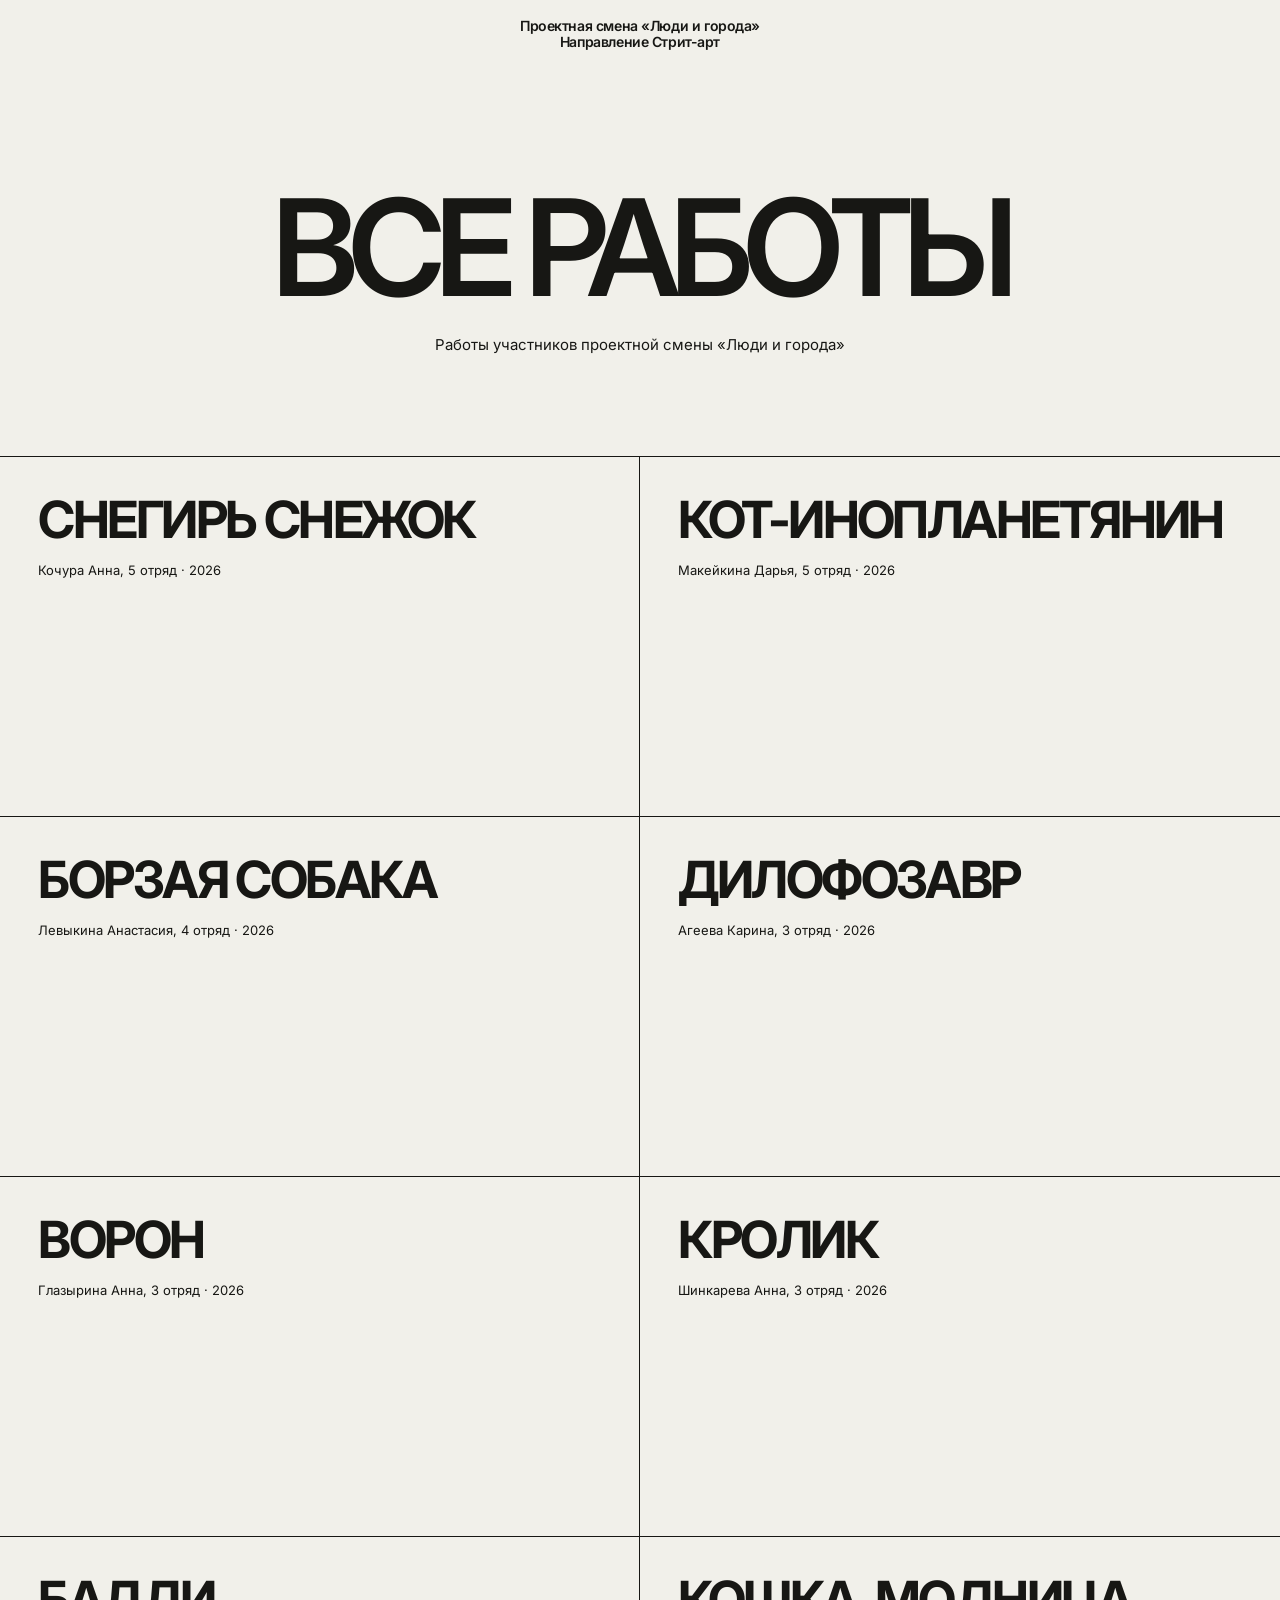
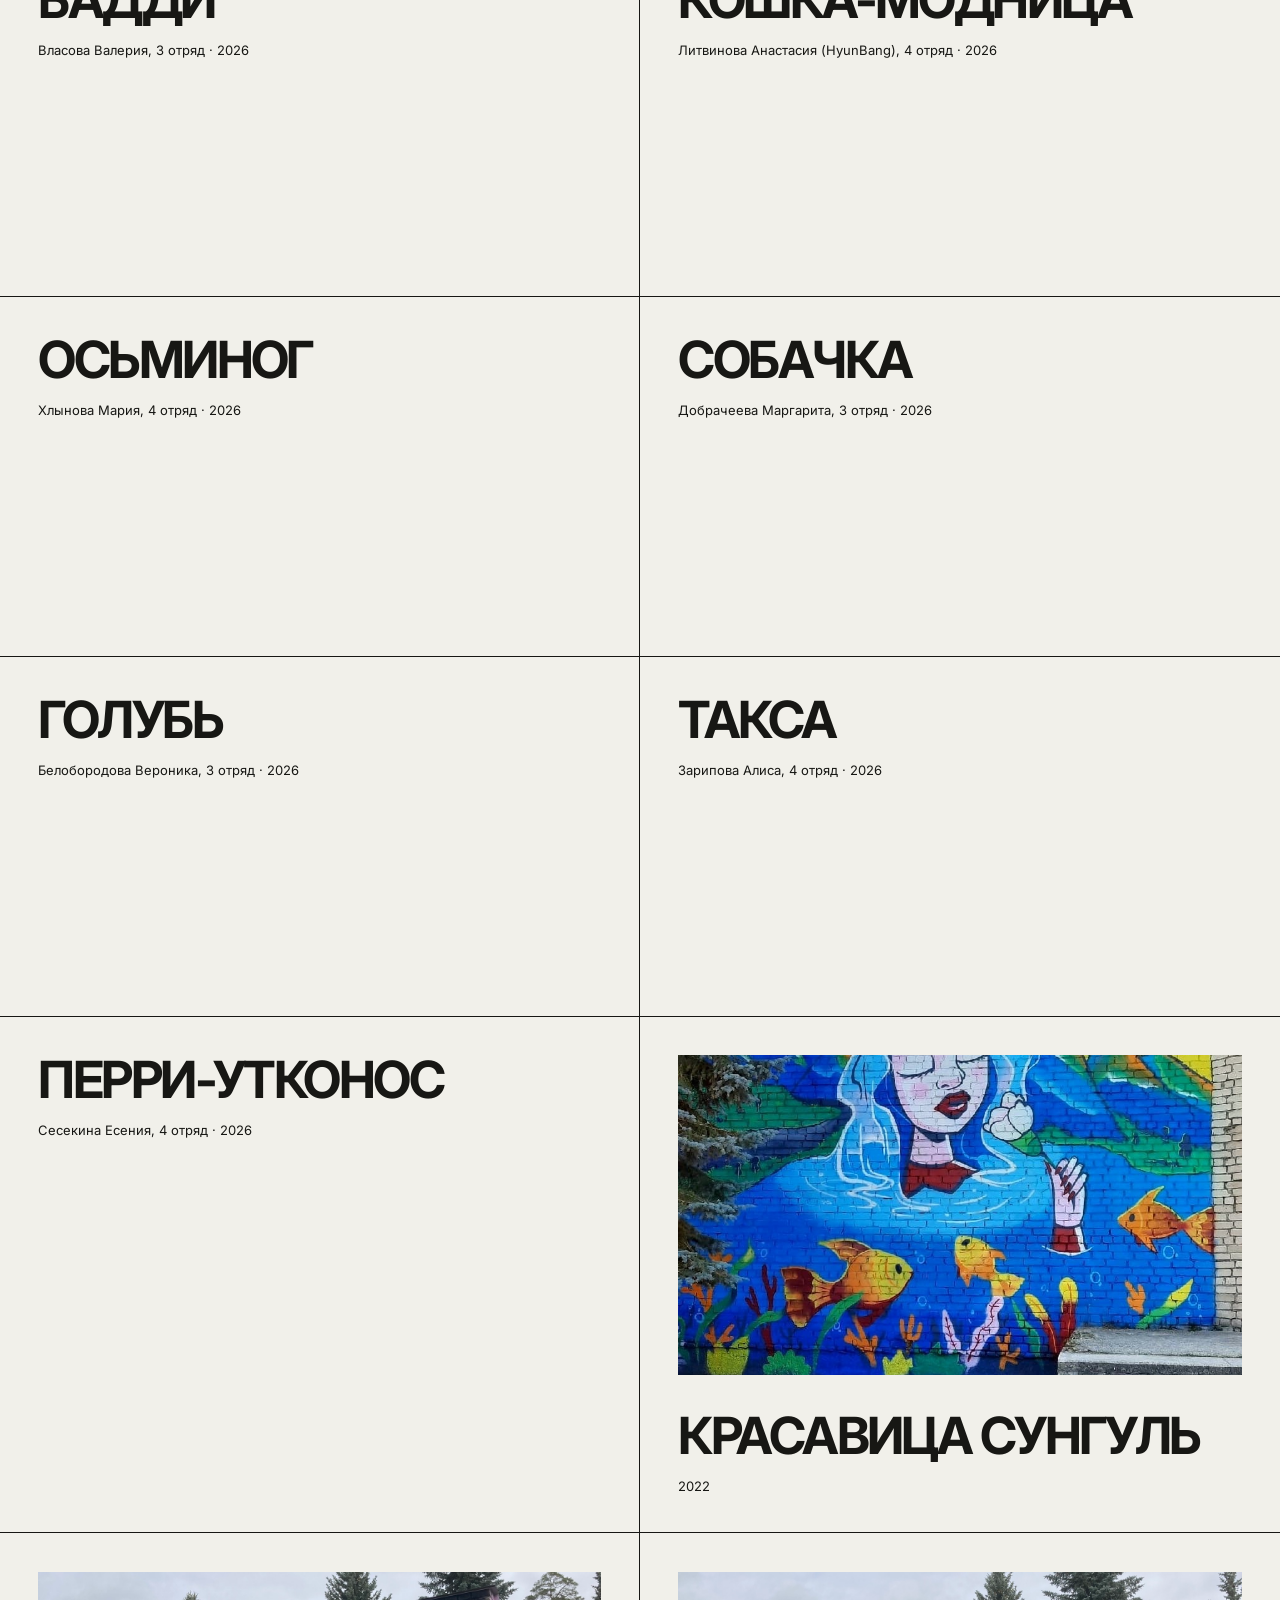
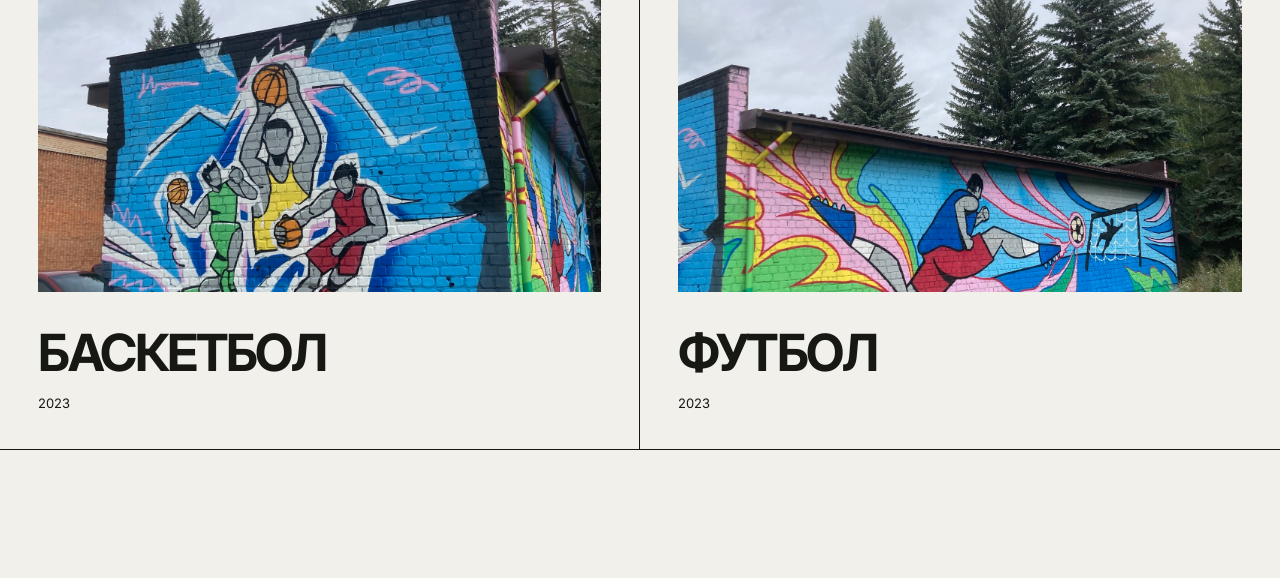
==== index.html @ 44264568 "Add files via upload" ====
<!doctype html><html lang="ru"><head><meta charset="utf-8"><meta name="viewport" content="width=device-width,initial-scale=1"><meta name="description" content="Все работы — проектная смена Люди и города"><title>Все работы — Люди и города</title><link rel="preconnect" href="https://fonts.googleapis.com"><link rel="preconnect" href="https://fonts.gstatic.com" crossorigin><link href="https://fonts.googleapis.com/css2?family=Inter:wght@400;500;600;700&display=swap" rel="stylesheet"><link rel="stylesheet" href="styles.css"></head><body><header class="site-header"><a class="brand" href="index.html">Проектная смена «Люди и города»<br>Направление Стрит-арт</a></header><main><section class="catalog-hero"><h1>Все работы</h1><p>Работы участников проектной смены «Люди и города»</p></section><section class="catalog-grid"><a class="catalog-card" href="works/snegir-kot/"><div><h2>Снегирь Снежок</h2><p>Кочура Анна, 5 отряд · 2026</p></div></a><a class="catalog-card" href="works/snegir-kot/"><div><h2>Кот-инопланетянин</h2><p>Макейкина Дарья, 5 отряд · 2026</p></div></a><a class="catalog-card" href="works/sobaka-dinozavr-voron/"><div><h2>Борзая собака</h2><p>Левыкина Анастасия, 4 отряд · 2026</p></div></a><a class="catalog-card" href="works/sobaka-dinozavr-voron/"><div><h2>Дилофозавр</h2><p>Агеева Карина, 3 отряд · 2026</p></div></a><a class="catalog-card" href="works/sobaka-dinozavr-voron/"><div><h2>Ворон</h2><p>Глазырина Анна, 3 отряд · 2026</p></div></a><a class="catalog-card" href="works/krolik/"><div><h2>Кролик</h2><p>Шинкарева Анна, 3 отряд · 2026</p></div></a><a class="catalog-card" href="works/zhivotnye/"><div><h2>Бадди</h2><p>Власова Валерия, 3 отряд · 2026</p></div></a><a class="catalog-card" href="works/zhivotnye/"><div><h2>Кошка-модница</h2><p>Литвинова Анастасия (HyunBang), 4 отряд · 2026</p></div></a><a class="catalog-card" href="works/zhivotnye/"><div><h2>Осьминог</h2><p>Хлынова Мария, 4 отряд · 2026</p></div></a><a class="catalog-card" href="works/zhivotnye/"><div><h2>Собачка</h2><p>Добрачеева Маргарита, 3 отряд · 2026</p></div></a><a class="catalog-card" href="works/zhivotnye/"><div><h2>Голубь</h2><p>Белобородова Вероника, 3 отряд · 2026</p></div></a><a class="catalog-card" href="works/zhivotnye/"><div><h2>Такса</h2><p>Зарипова Алиса, 4 отряд · 2026</p></div></a><a class="catalog-card" href="works/perri-utkonos/"><div><h2>Перри-утконос</h2><p>Сесекина Есения, 4 отряд · 2026</p></div></a><a class="catalog-card" href="works/krasavitsa-sungul/"><img src="images/2022/main.jpg" alt="" loading="lazy"><div><h2>Красавица Сунгуль</h2><p>2022</p></div></a><a class="catalog-card" href="works/basketbol/"><img src="images/2023-01/main.jpg" alt="" loading="lazy"><div><h2>Баскетбол</h2><p>2023</p></div></a><a class="catalog-card" href="works/futbol/"><img src="images/2023-02/main.jpg" alt="" loading="lazy"><div><h2>Футбол</h2><p>2023</p></div></a></section></main></body></html>
---- styles.css ----
:root{--bg:#f1f0ea;--ink:#171714;--line:#171714;--pad:clamp(18px,3vw,46px)}
*{box-sizing:border-box}
html{scroll-behavior:smooth}
body{margin:0;background:var(--bg);color:var(--ink);font-family:Inter,Arial,sans-serif}
a{color:inherit;text-decoration:none}
figure,p{margin:0}
.site-header{min-height:86px;padding:18px var(--pad);display:flex;justify-content:center;text-align:center}
.brand{font-weight:600;font-size:14px;line-height:1.12;letter-spacing:-.03em}
.hero{padding:clamp(22px,4vw,58px) var(--pad) clamp(30px,5vw,72px);display:flex;justify-content:center;text-align:center}
.hero h1,.catalog-hero h1{max-width:13ch;margin:0 auto;font-size:clamp(54px,10.5vw,158px);line-height:.88;letter-spacing:-.075em;font-weight:600;text-transform:uppercase;overflow-wrap:anywhere}
.main-image{width:min(62vw,980px);margin:0 auto}
.main-image img,.process-gallery img{display:block;width:100%;height:auto}
.credits{padding:clamp(22px,3.5vw,54px) var(--pad);display:flex;justify-content:center;border-bottom:1px solid var(--line);font-size:15px;text-align:center}
.description{padding:clamp(70px,10vw,150px) var(--pad);text-align:center}
.description p{font-size:clamp(22px,3vw,46px);line-height:1.14;letter-spacing:-.035em;max-width:1000px;margin:auto}
.description p+p{margin-top:1.2em}
.process-gallery{width:min(1180px,calc(100% - 2*var(--pad)));margin:0 auto;padding:0 0 clamp(80px,10vw,150px);display:grid;grid-template-columns:repeat(12,1fr);gap:clamp(28px,5vw,76px) clamp(16px,2vw,30px)}
.process-gallery figure:nth-child(1){grid-column:2/8}
.process-gallery figure:nth-child(2){grid-column:8/13;margin-top:clamp(40px,8vw,120px)}
.process-gallery figure:nth-child(3){grid-column:3/11}
.next{display:flex;border-top:1px solid var(--ink);border-bottom:1px solid var(--ink)}
.next a{width:50%;padding:40px var(--pad);display:flex;align-items:center;justify-content:center;text-align:center;text-transform:uppercase;font-size:13px}
.next a+a{border-left:1px solid var(--ink)}
.text-works{width:100%;margin:auto;padding:clamp(50px,8vw,120px) 0}
.text-work{padding:clamp(60px,9vw,135px) var(--pad);text-align:center}
.text-work:first-child{padding-top:0}
.text-work+.text-work{border-top:1px solid var(--line)}
.text-work h2{max-width:13ch;margin:0 auto;font-size:clamp(48px,8vw,118px);line-height:.9;letter-spacing:-.07em;font-weight:600;text-transform:uppercase;overflow-wrap:anywhere}
.work-byline{margin-top:clamp(24px,3vw,44px);font-size:15px;font-weight:500}
.work-copy{margin:clamp(52px,7vw,100px) auto 0;max-width:900px}
.work-copy p{font-size:clamp(21px,2.7vw,40px);line-height:1.16;letter-spacing:-.03em}
.work-copy p+p{margin-top:1.2em}
.catalog-hero{padding:clamp(50px,8vw,120px) var(--pad);text-align:center}
.catalog-hero p{margin-top:28px;font-size:15px}
.catalog-grid{padding:0 0 clamp(80px,10vw,150px);display:grid;grid-template-columns:repeat(2,minmax(0,1fr));border-top:1px solid var(--ink)}
.catalog-card{padding:var(--pad);min-height:360px;border-bottom:1px solid var(--ink);display:flex;flex-direction:column;justify-content:space-between;gap:36px}
.catalog-card:nth-child(odd){border-right:1px solid var(--ink)}
.catalog-card img{width:100%;height:320px;object-fit:cover}
.catalog-card h2{margin:0;font-size:clamp(28px,4vw,58px);line-height:.95;letter-spacing:-.05em;text-transform:uppercase}
.catalog-card p{margin-top:18px;font-size:13px}
@media(max-width:700px){.site-header{min-height:72px}
.hero{padding-top:26px;padding-bottom:32px}
.hero h1,.catalog-hero h1{font-size:clamp(48px,16vw,78px);line-height:.9}
.main-image{width:calc(100% - 2*var(--pad))}
.credits{padding:28px var(--pad)}
.description{padding:75px var(--pad)}
.description p{font-size:23px;line-height:1.18}
.process-gallery{grid-template-columns:1fr;width:calc(100% - 2*var(--pad));gap:28px;padding-bottom:75px}
.process-gallery figure:nth-child(n){grid-column:1;margin-top:0}
.next a{padding:25px 18px;font-size:10px}
.text-works{padding-top:50px;padding-bottom:70px}
.text-work{padding:72px var(--pad)}
.text-work h2{font-size:clamp(44px,14vw,68px)}
.work-copy{margin-top:48px}
.work-copy p{font-size:22px;line-height:1.2}
.catalog-grid{grid-template-columns:1fr;padding-left:0;padding-right:0}
.catalog-card{min-height:260px}
.catalog-card:nth-child(odd){border-right:0}
.catalog-card img{height:auto;max-height:520px;object-fit:cover}
}
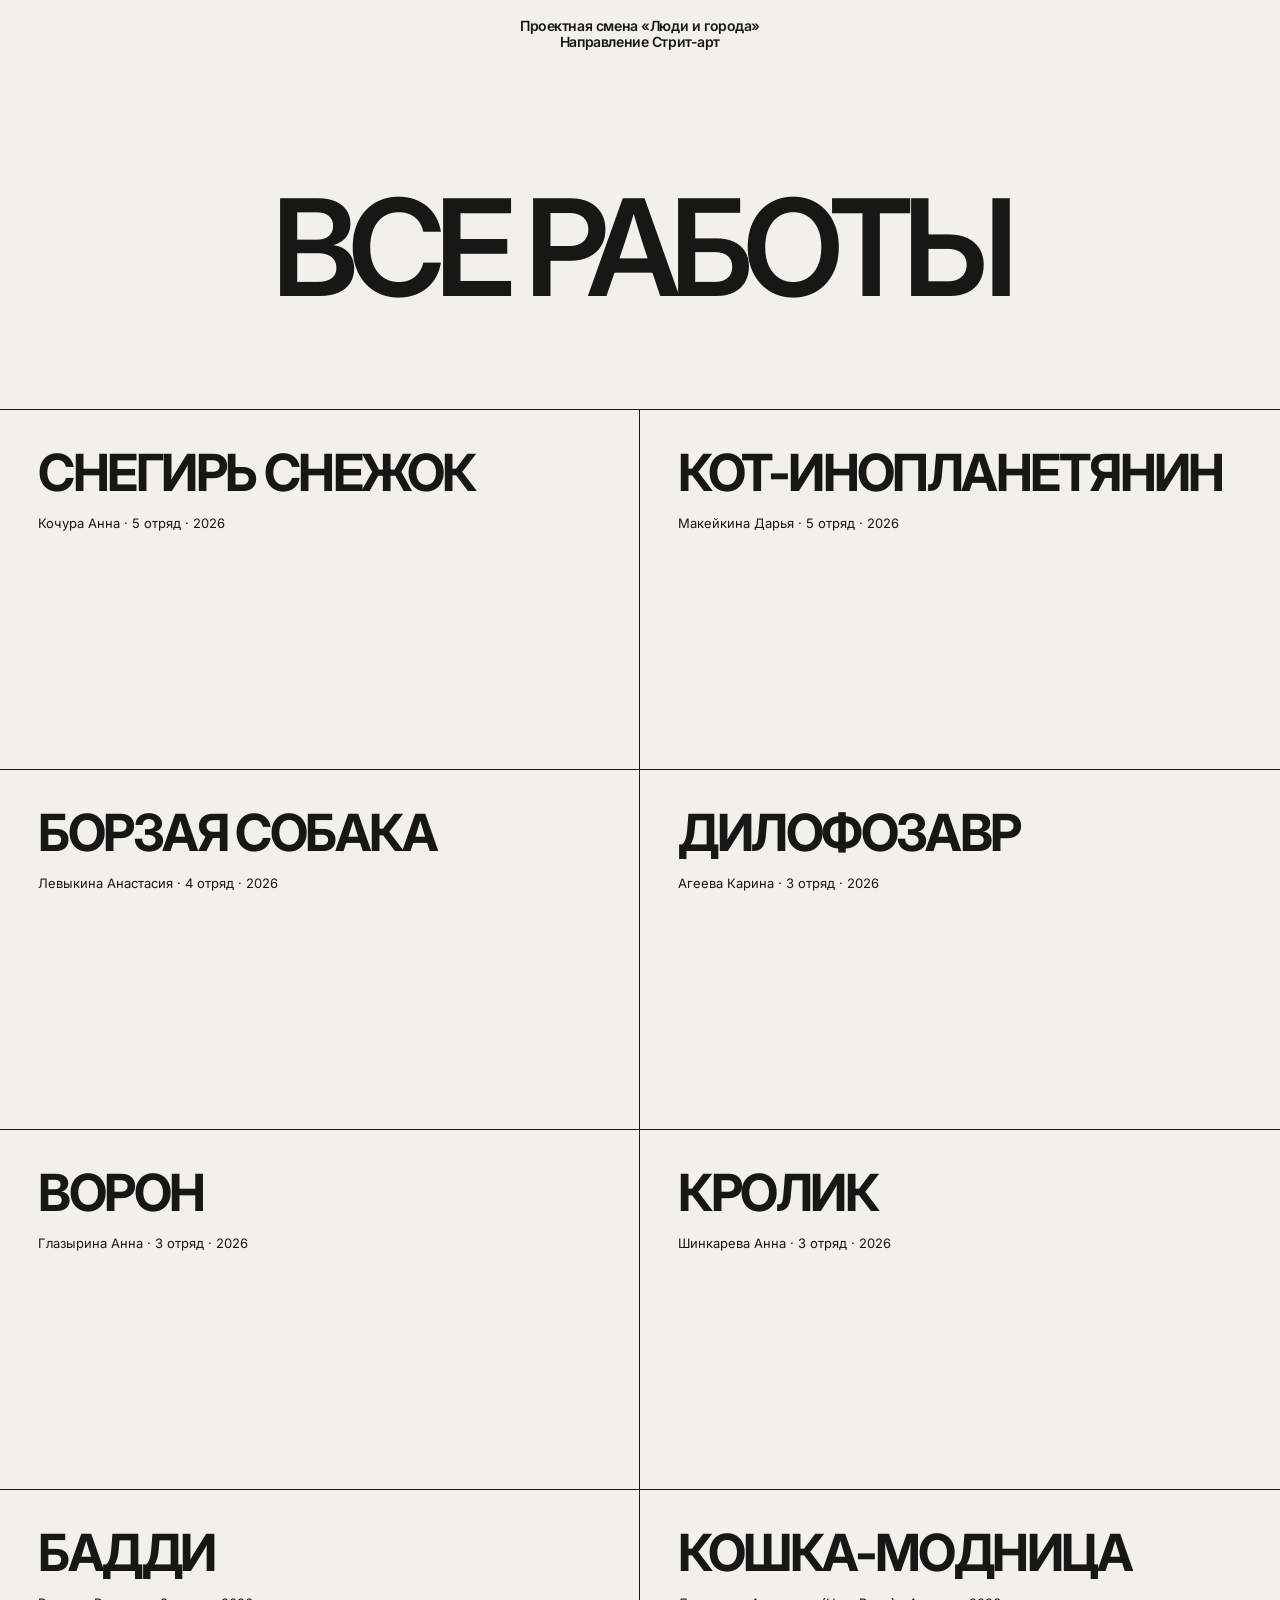
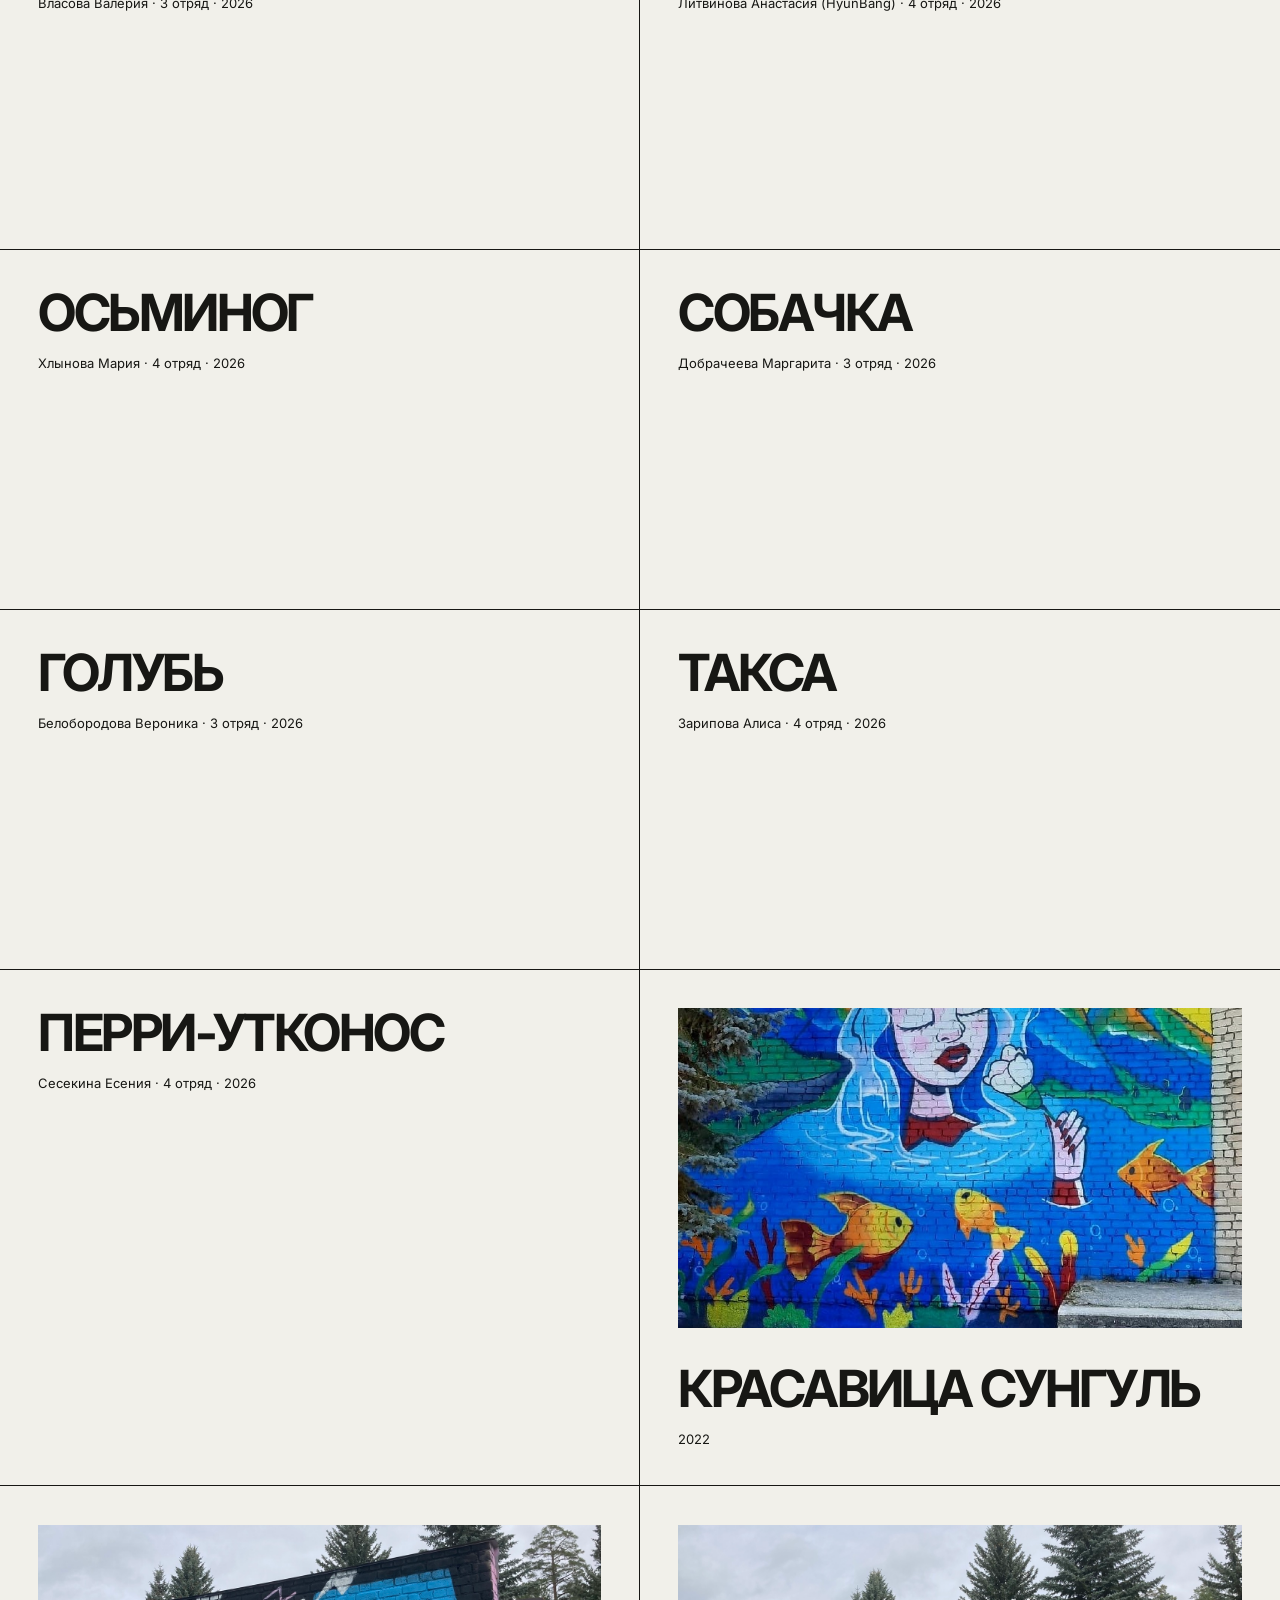
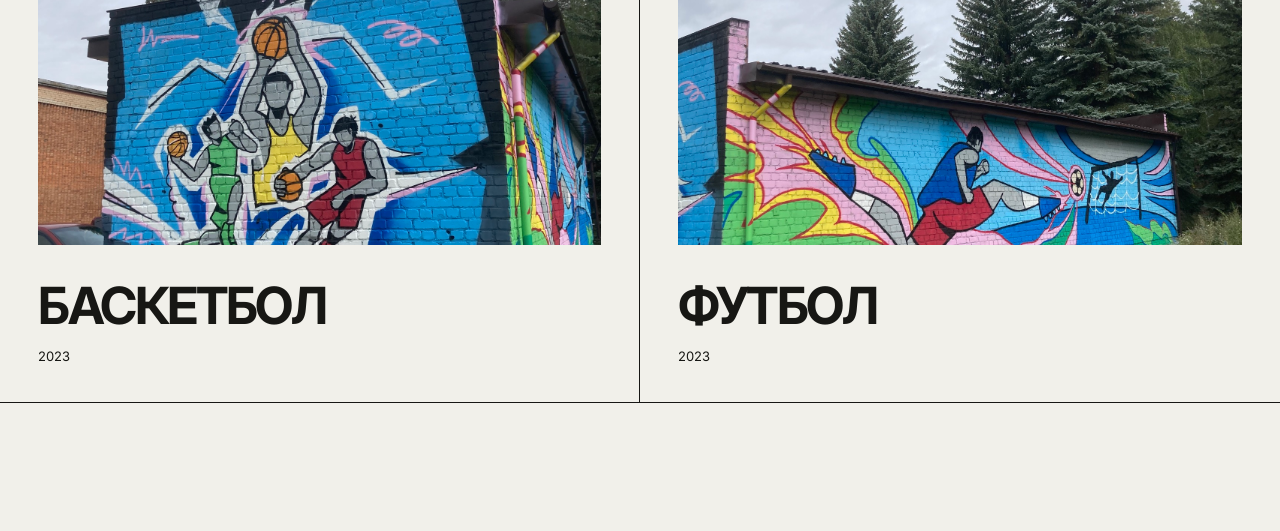
==== commit eb9bb428: "Add files via upload" ====
--- a/index.html
+++ b/index.html
@@ -1 +1 @@
-<!doctype html><html lang="ru"><head><meta charset="utf-8"><meta name="viewport" content="width=device-width,initial-scale=1"><meta name="description" content="Все работы — проектная смена Люди и города"><title>Все работы — Люди и города</title><link rel="preconnect" href="https://fonts.googleapis.com"><link rel="preconnect" href="https://fonts.gstatic.com" crossorigin><link href="https://fonts.googleapis.com/css2?family=Inter:wght@400;500;600;700&display=swap" rel="stylesheet"><link rel="stylesheet" href="styles.css"></head><body><header class="site-header"><a class="brand" href="index.html">Проектная смена «Люди и города»<br>Направление Стрит-арт</a></header><main><section class="catalog-hero"><h1>Все работы</h1><p>Работы участников проектной смены «Люди и города»</p></section><section class="catalog-grid"><a class="catalog-card" href="works/snegir-kot/"><div><h2>Снегирь Снежок</h2><p>Кочура Анна, 5 отряд · 2026</p></div></a><a class="catalog-card" href="works/snegir-kot/"><div><h2>Кот-инопланетянин</h2><p>Макейкина Дарья, 5 отряд · 2026</p></div></a><a class="catalog-card" href="works/sobaka-dinozavr-voron/"><div><h2>Борзая собака</h2><p>Левыкина Анастасия, 4 отряд · 2026</p></div></a><a class="catalog-card" href="works/sobaka-dinozavr-voron/"><div><h2>Дилофозавр</h2><p>Агеева Карина, 3 отряд · 2026</p></div></a><a class="catalog-card" href="works/sobaka-dinozavr-voron/"><div><h2>Ворон</h2><p>Глазырина Анна, 3 отряд · 2026</p></div></a><a class="catalog-card" href="works/krolik/"><div><h2>Кролик</h2><p>Шинкарева Анна, 3 отряд · 2026</p></div></a><a class="catalog-card" href="works/zhivotnye/"><div><h2>Бадди</h2><p>Власова Валерия, 3 отряд · 2026</p></div></a><a class="catalog-card" href="works/zhivotnye/"><div><h2>Кошка-модница</h2><p>Литвинова Анастасия (HyunBang), 4 отряд · 2026</p></div></a><a class="catalog-card" href="works/zhivotnye/"><div><h2>Осьминог</h2><p>Хлынова Мария, 4 отряд · 2026</p></div></a><a class="catalog-card" href="works/zhivotnye/"><div><h2>Собачка</h2><p>Добрачеева Маргарита, 3 отряд · 2026</p></div></a><a class="catalog-card" href="works/zhivotnye/"><div><h2>Голубь</h2><p>Белобородова Вероника, 3 отряд · 2026</p></div></a><a class="catalog-card" href="works/zhivotnye/"><div><h2>Такса</h2><p>Зарипова Алиса, 4 отряд · 2026</p></div></a><a class="catalog-card" href="works/perri-utkonos/"><div><h2>Перри-утконос</h2><p>Сесекина Есения, 4 отряд · 2026</p></div></a><a class="catalog-card" href="works/krasavitsa-sungul/"><img src="images/2022/main.jpg" alt="" loading="lazy"><div><h2>Красавица Сунгуль</h2><p>2022</p></div></a><a class="catalog-card" href="works/basketbol/"><img src="images/2023-01/main.jpg" alt="" loading="lazy"><div><h2>Баскетбол</h2><p>2023</p></div></a><a class="catalog-card" href="works/futbol/"><img src="images/2023-02/main.jpg" alt="" loading="lazy"><div><h2>Футбол</h2><p>2023</p></div></a></section></main></body></html>+<!doctype html><html lang="ru"><head><meta charset="utf-8"><meta name="viewport" content="width=device-width,initial-scale=1"><meta name="description" content="Все работы — проектная смена Люди и города"><title>Все работы — Люди и города</title><link rel="preconnect" href="https://fonts.googleapis.com"><link rel="preconnect" href="https://fonts.gstatic.com" crossorigin><link href="https://fonts.googleapis.com/css2?family=Inter:wght@400;500;600;700&display=swap" rel="stylesheet"><link rel="stylesheet" href="styles.css"></head><body><header class="site-header"><a class="brand" href="index.html">Проектная смена «Люди и города»<br>Направление Стрит-арт</a></header><main><section class="catalog-hero"><h1>Все работы</h1></section><section class="catalog-grid"><a class="catalog-card" href="works/snegir-kot/"><div><h2>Снегирь Снежок</h2><p>Кочура Анна · 5 отряд · 2026</p></div></a><a class="catalog-card" href="works/snegir-kot/"><div><h2>Кот-инопланетянин</h2><p>Макейкина Дарья · 5 отряд · 2026</p></div></a><a class="catalog-card" href="works/sobaka-dinozavr-voron/"><div><h2>Борзая собака</h2><p>Левыкина Анастасия · 4 отряд · 2026</p></div></a><a class="catalog-card" href="works/sobaka-dinozavr-voron/"><div><h2>Дилофозавр</h2><p>Агеева Карина · 3 отряд · 2026</p></div></a><a class="catalog-card" href="works/sobaka-dinozavr-voron/"><div><h2>Ворон</h2><p>Глазырина Анна · 3 отряд · 2026</p></div></a><a class="catalog-card" href="works/krolik/"><div><h2>Кролик</h2><p>Шинкарева Анна · 3 отряд · 2026</p></div></a><a class="catalog-card" href="works/zhivotnye/"><div><h2>Бадди</h2><p>Власова Валерия · 3 отряд · 2026</p></div></a><a class="catalog-card" href="works/zhivotnye/"><div><h2>Кошка-модница</h2><p>Литвинова Анастасия (HyunBang) · 4 отряд · 2026</p></div></a><a class="catalog-card" href="works/zhivotnye/"><div><h2>Осьминог</h2><p>Хлынова Мария · 4 отряд · 2026</p></div></a><a class="catalog-card" href="works/zhivotnye/"><div><h2>Собачка</h2><p>Добрачеева Маргарита · 3 отряд · 2026</p></div></a><a class="catalog-card" href="works/zhivotnye/"><div><h2>Голубь</h2><p>Белобородова Вероника · 3 отряд · 2026</p></div></a><a class="catalog-card" href="works/zhivotnye/"><div><h2>Такса</h2><p>Зарипова Алиса · 4 отряд · 2026</p></div></a><a class="catalog-card" href="works/perri-utkonos/"><div><h2>Перри-утконос</h2><p>Сесекина Есения · 4 отряд · 2026</p></div></a><a class="catalog-card" href="works/krasavitsa-sungul/"><img src="images/2022/main.jpg" alt="" loading="lazy"><div><h2>Красавица Сунгуль</h2><p>2022</p></div></a><a class="catalog-card" href="works/basketbol/"><img src="images/2023-01/main.jpg" alt="" loading="lazy"><div><h2>Баскетбол</h2><p>2023</p></div></a><a class="catalog-card" href="works/futbol/"><img src="images/2023-02/main.jpg" alt="" loading="lazy"><div><h2>Футбол</h2><p>2023</p></div></a></section></main></body></html>
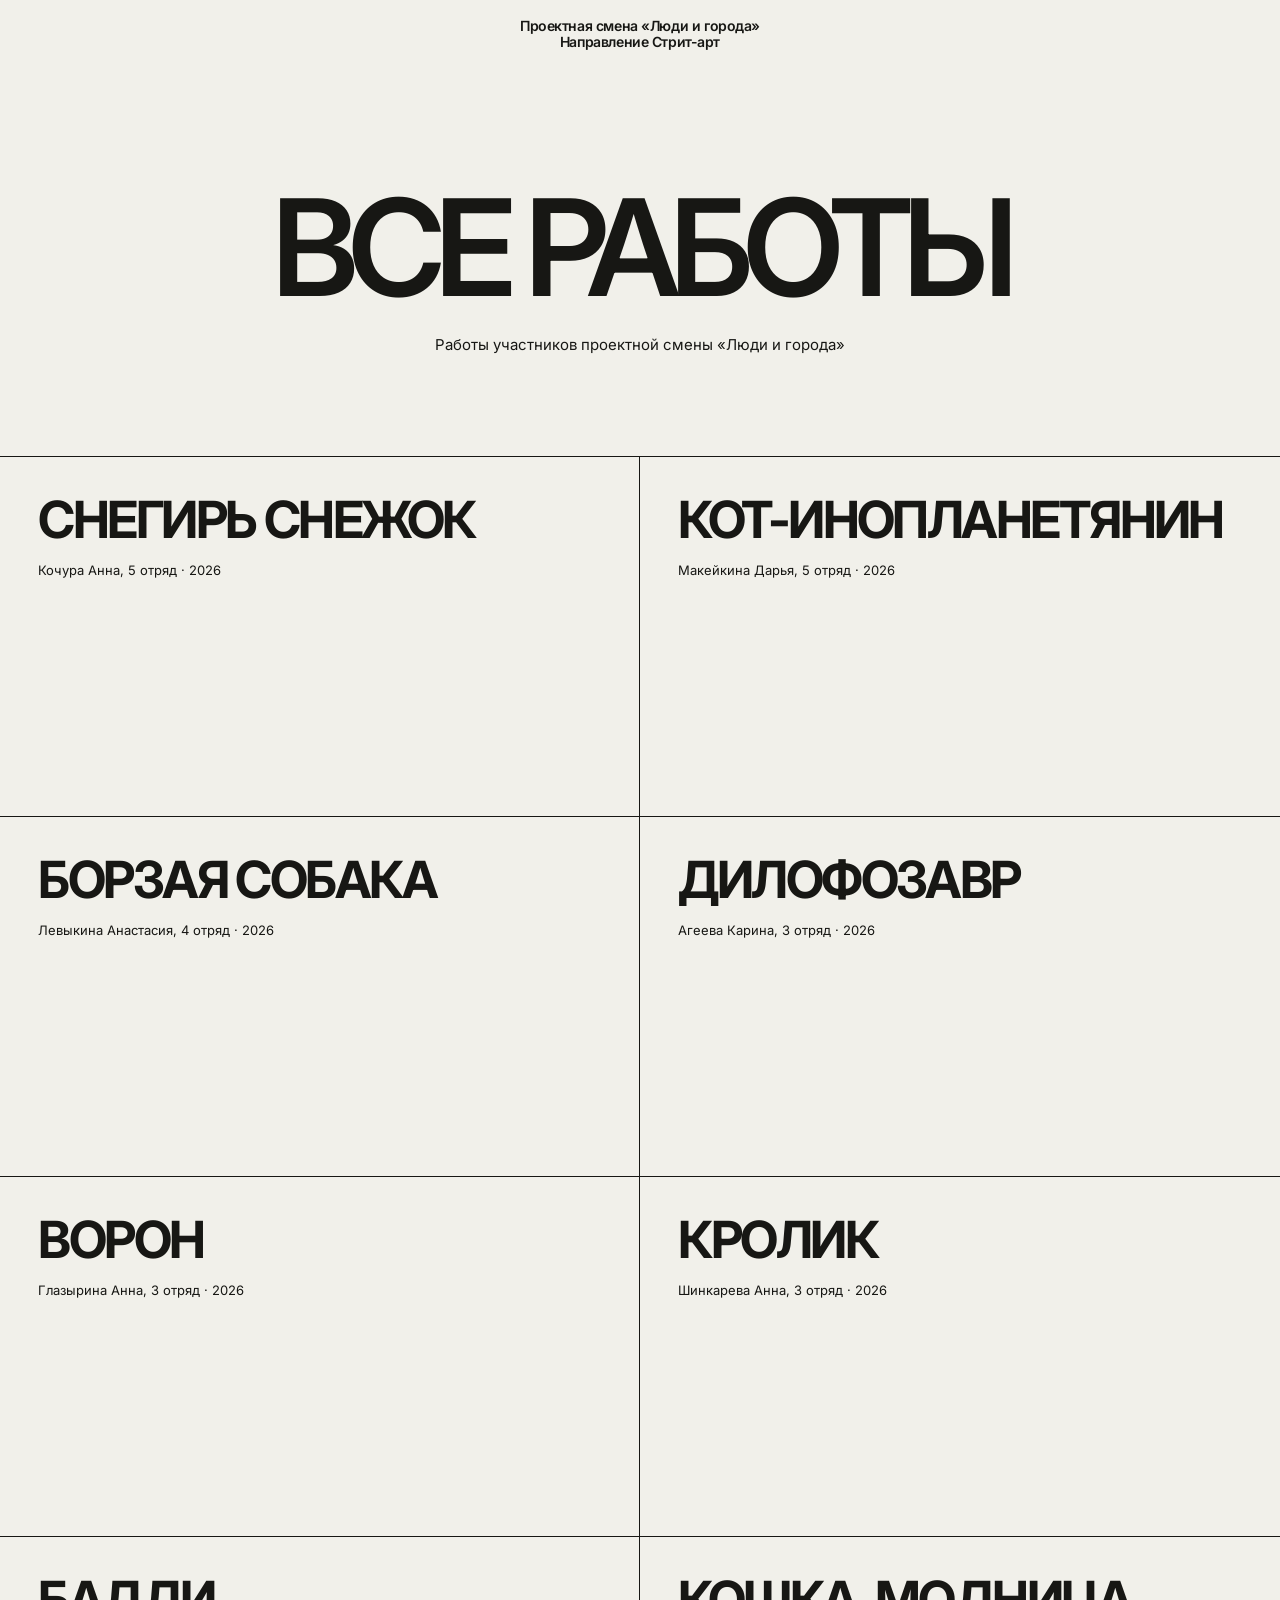
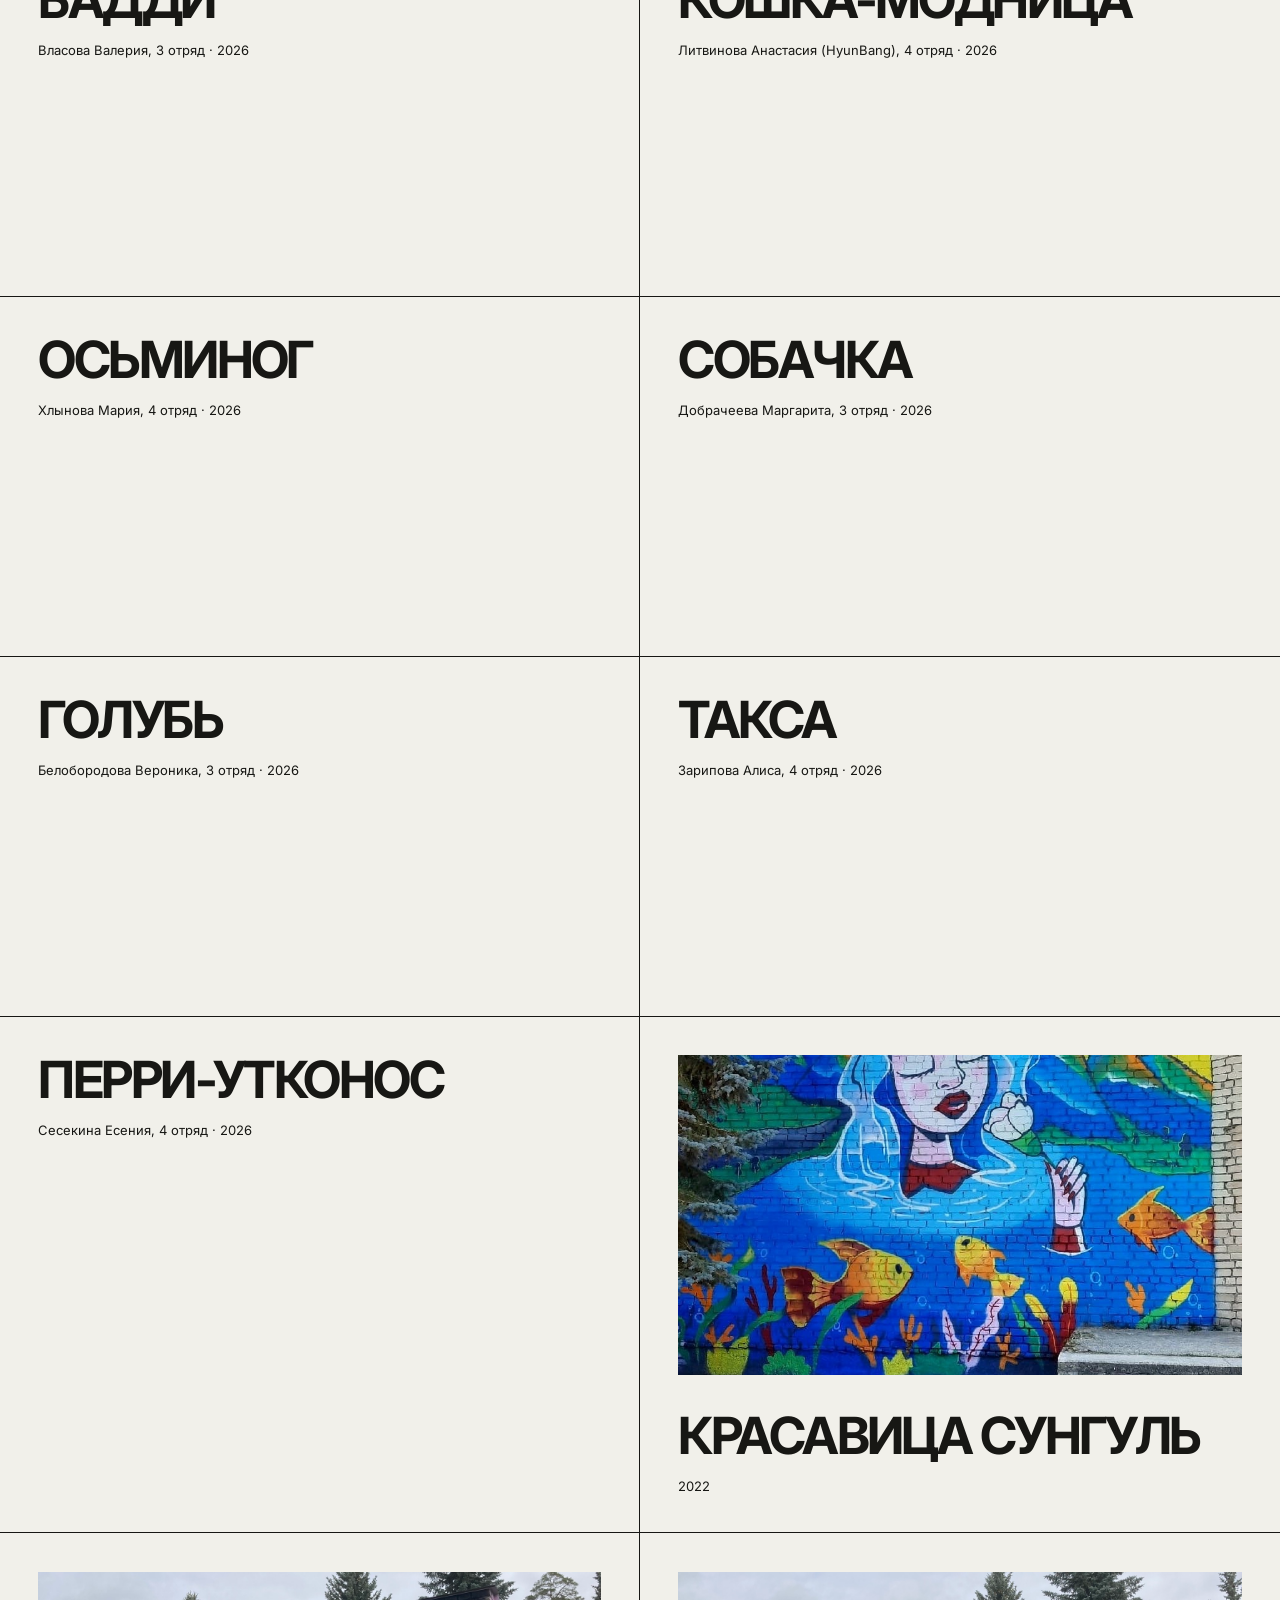
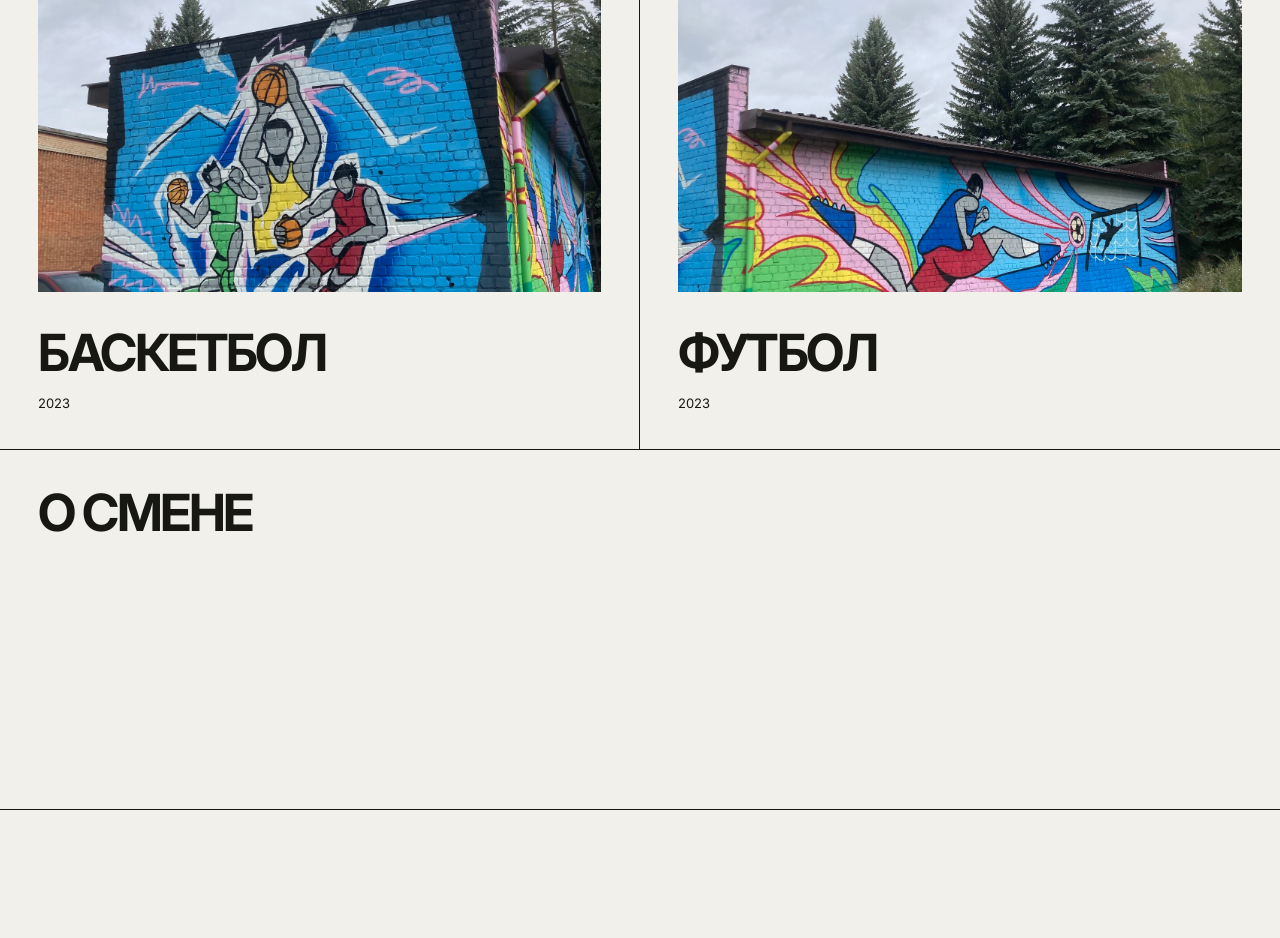
==== commit c971b795: "Add files via upload" ====
--- a/index.html
+++ b/index.html
@@ -1 +1 @@
-<!doctype html><html lang="ru"><head><meta charset="utf-8"><meta name="viewport" content="width=device-width,initial-scale=1"><meta name="description" content="Все работы — проектная смена Люди и города"><title>Все работы — Люди и города</title><link rel="preconnect" href="https://fonts.googleapis.com"><link rel="preconnect" href="https://fonts.gstatic.com" crossorigin><link href="https://fonts.googleapis.com/css2?family=Inter:wght@400;500;600;700&display=swap" rel="stylesheet"><link rel="stylesheet" href="styles.css"></head><body><header class="site-header"><a class="brand" href="index.html">Проектная смена «Люди и города»<br>Направление Стрит-арт</a></header><main><section class="catalog-hero"><h1>Все работы</h1></section><section class="catalog-grid"><a class="catalog-card" href="works/snegir-kot/"><div><h2>Снегирь Снежок</h2><p>Кочура Анна · 5 отряд · 2026</p></div></a><a class="catalog-card" href="works/snegir-kot/"><div><h2>Кот-инопланетянин</h2><p>Макейкина Дарья · 5 отряд · 2026</p></div></a><a class="catalog-card" href="works/sobaka-dinozavr-voron/"><div><h2>Борзая собака</h2><p>Левыкина Анастасия · 4 отряд · 2026</p></div></a><a class="catalog-card" href="works/sobaka-dinozavr-voron/"><div><h2>Дилофозавр</h2><p>Агеева Карина · 3 отряд · 2026</p></div></a><a class="catalog-card" href="works/sobaka-dinozavr-voron/"><div><h2>Ворон</h2><p>Глазырина Анна · 3 отряд · 2026</p></div></a><a class="catalog-card" href="works/krolik/"><div><h2>Кролик</h2><p>Шинкарева Анна · 3 отряд · 2026</p></div></a><a class="catalog-card" href="works/zhivotnye/"><div><h2>Бадди</h2><p>Власова Валерия · 3 отряд · 2026</p></div></a><a class="catalog-card" href="works/zhivotnye/"><div><h2>Кошка-модница</h2><p>Литвинова Анастасия (HyunBang) · 4 отряд · 2026</p></div></a><a class="catalog-card" href="works/zhivotnye/"><div><h2>Осьминог</h2><p>Хлынова Мария · 4 отряд · 2026</p></div></a><a class="catalog-card" href="works/zhivotnye/"><div><h2>Собачка</h2><p>Добрачеева Маргарита · 3 отряд · 2026</p></div></a><a class="catalog-card" href="works/zhivotnye/"><div><h2>Голубь</h2><p>Белобородова Вероника · 3 отряд · 2026</p></div></a><a class="catalog-card" href="works/zhivotnye/"><div><h2>Такса</h2><p>Зарипова Алиса · 4 отряд · 2026</p></div></a><a class="catalog-card" href="works/perri-utkonos/"><div><h2>Перри-утконос</h2><p>Сесекина Есения · 4 отряд · 2026</p></div></a><a class="catalog-card" href="works/krasavitsa-sungul/"><img src="images/2022/main.jpg" alt="" loading="lazy"><div><h2>Красавица Сунгуль</h2><p>2022</p></div></a><a class="catalog-card" href="works/basketbol/"><img src="images/2023-01/main.jpg" alt="" loading="lazy"><div><h2>Баскетбол</h2><p>2023</p></div></a><a class="catalog-card" href="works/futbol/"><img src="images/2023-02/main.jpg" alt="" loading="lazy"><div><h2>Футбол</h2><p>2023</p></div></a></section></main></body></html>+<!doctype html><html lang="ru"><head><meta charset="utf-8"><meta name="viewport" content="width=device-width,initial-scale=1"><meta name="description" content="Все работы — проектная смена Люди и города"><title>Все работы — Люди и города</title><link rel="preconnect" href="https://fonts.googleapis.com"><link rel="preconnect" href="https://fonts.gstatic.com" crossorigin><link href="https://fonts.googleapis.com/css2?family=Inter:wght@400;500;600;700&display=swap" rel="stylesheet"><link rel="stylesheet" href="styles.css"></head><body><header class="site-header"><a class="brand" href="index.html">Проектная смена «Люди и города»<br>Направление Стрит-арт</a></header><main><section class="catalog-hero"><h1>Все работы</h1><p>Работы участников проектной смены «Люди и города»</p></section><section class="catalog-grid"><a class="catalog-card" href="works/snegir-kot/"><div><h2>Снегирь Снежок</h2><p>Кочура Анна, 5 отряд · 2026</p></div></a><a class="catalog-card" href="works/snegir-kot/"><div><h2>Кот-инопланетянин</h2><p>Макейкина Дарья, 5 отряд · 2026</p></div></a><a class="catalog-card" href="works/sobaka-dinozavr-voron/"><div><h2>Борзая собака</h2><p>Левыкина Анастасия, 4 отряд · 2026</p></div></a><a class="catalog-card" href="works/sobaka-dinozavr-voron/"><div><h2>Дилофозавр</h2><p>Агеева Карина, 3 отряд · 2026</p></div></a><a class="catalog-card" href="works/sobaka-dinozavr-voron/"><div><h2>Ворон</h2><p>Глазырина Анна, 3 отряд · 2026</p></div></a><a class="catalog-card" href="works/krolik/"><div><h2>Кролик</h2><p>Шинкарева Анна, 3 отряд · 2026</p></div></a><a class="catalog-card" href="works/zhivotnye/"><div><h2>Бадди</h2><p>Власова Валерия, 3 отряд · 2026</p></div></a><a class="catalog-card" href="works/zhivotnye/"><div><h2>Кошка-модница</h2><p>Литвинова Анастасия (HyunBang), 4 отряд · 2026</p></div></a><a class="catalog-card" href="works/zhivotnye/"><div><h2>Осьминог</h2><p>Хлынова Мария, 4 отряд · 2026</p></div></a><a class="catalog-card" href="works/zhivotnye/"><div><h2>Собачка</h2><p>Добрачеева Маргарита, 3 отряд · 2026</p></div></a><a class="catalog-card" href="works/zhivotnye/"><div><h2>Голубь</h2><p>Белобородова Вероника, 3 отряд · 2026</p></div></a><a class="catalog-card" href="works/zhivotnye/"><div><h2>Такса</h2><p>Зарипова Алиса, 4 отряд · 2026</p></div></a><a class="catalog-card" href="works/perri-utkonos/"><div><h2>Перри-утконос</h2><p>Сесекина Есения, 4 отряд · 2026</p></div></a><a class="catalog-card" href="works/krasavitsa-sungul/"><img src="images/2022/main.jpg" alt="" loading="lazy"><div><h2>Красавица Сунгуль</h2><p>2022</p></div></a><a class="catalog-card" href="works/basketbol/"><img src="images/2023-01/main.jpg" alt="" loading="lazy"><div><h2>Баскетбол</h2><p>2023</p></div></a><a class="catalog-card" href="works/futbol/"><img src="images/2023-02/main.jpg" alt="" loading="lazy"><div><h2>Футбол</h2><p>2023</p></div></a><a class="catalog-card about-card" href="https://vk.ru/club205720935"><div><h2>О смене</h2></div></a></section></main></body></html>
--- a/styles.css
+++ b/styles.css
@@ -18,9 +18,10 @@
 .process-gallery figure:nth-child(1){grid-column:2/8}
 .process-gallery figure:nth-child(2){grid-column:8/13;margin-top:clamp(40px,8vw,120px)}
 .process-gallery figure:nth-child(3){grid-column:3/11}
-.next{display:flex;border-top:1px solid var(--ink);border-bottom:1px solid var(--ink)}
+.next{display:flex;flex-wrap:wrap;border-top:1px solid var(--ink);border-bottom:1px solid var(--ink)}
 .next a{width:50%;padding:40px var(--pad);display:flex;align-items:center;justify-content:center;text-align:center;text-transform:uppercase;font-size:13px}
-.next a+a{border-left:1px solid var(--ink)}
+.next a:nth-child(2){border-left:1px solid var(--ink)}
+.next a:nth-child(3){width:100%;border-top:1px solid var(--ink)}
 .text-works{width:100%;margin:auto;padding:clamp(50px,8vw,120px) 0}
 .text-work{padding:clamp(60px,9vw,135px) var(--pad);text-align:center}
 .text-work:first-child{padding-top:0}
@@ -35,6 +36,7 @@
 .catalog-grid{padding:0 0 clamp(80px,10vw,150px);display:grid;grid-template-columns:repeat(2,minmax(0,1fr));border-top:1px solid var(--ink)}
 .catalog-card{padding:var(--pad);min-height:360px;border-bottom:1px solid var(--ink);display:flex;flex-direction:column;justify-content:space-between;gap:36px}
 .catalog-card:nth-child(odd){border-right:1px solid var(--ink)}
+.catalog-card.about-card{grid-column:1/-1;border-right:0}
 .catalog-card img{width:100%;height:320px;object-fit:cover}
 .catalog-card h2{margin:0;font-size:clamp(28px,4vw,58px);line-height:.95;letter-spacing:-.05em;text-transform:uppercase}
 .catalog-card p{margin-top:18px;font-size:13px}
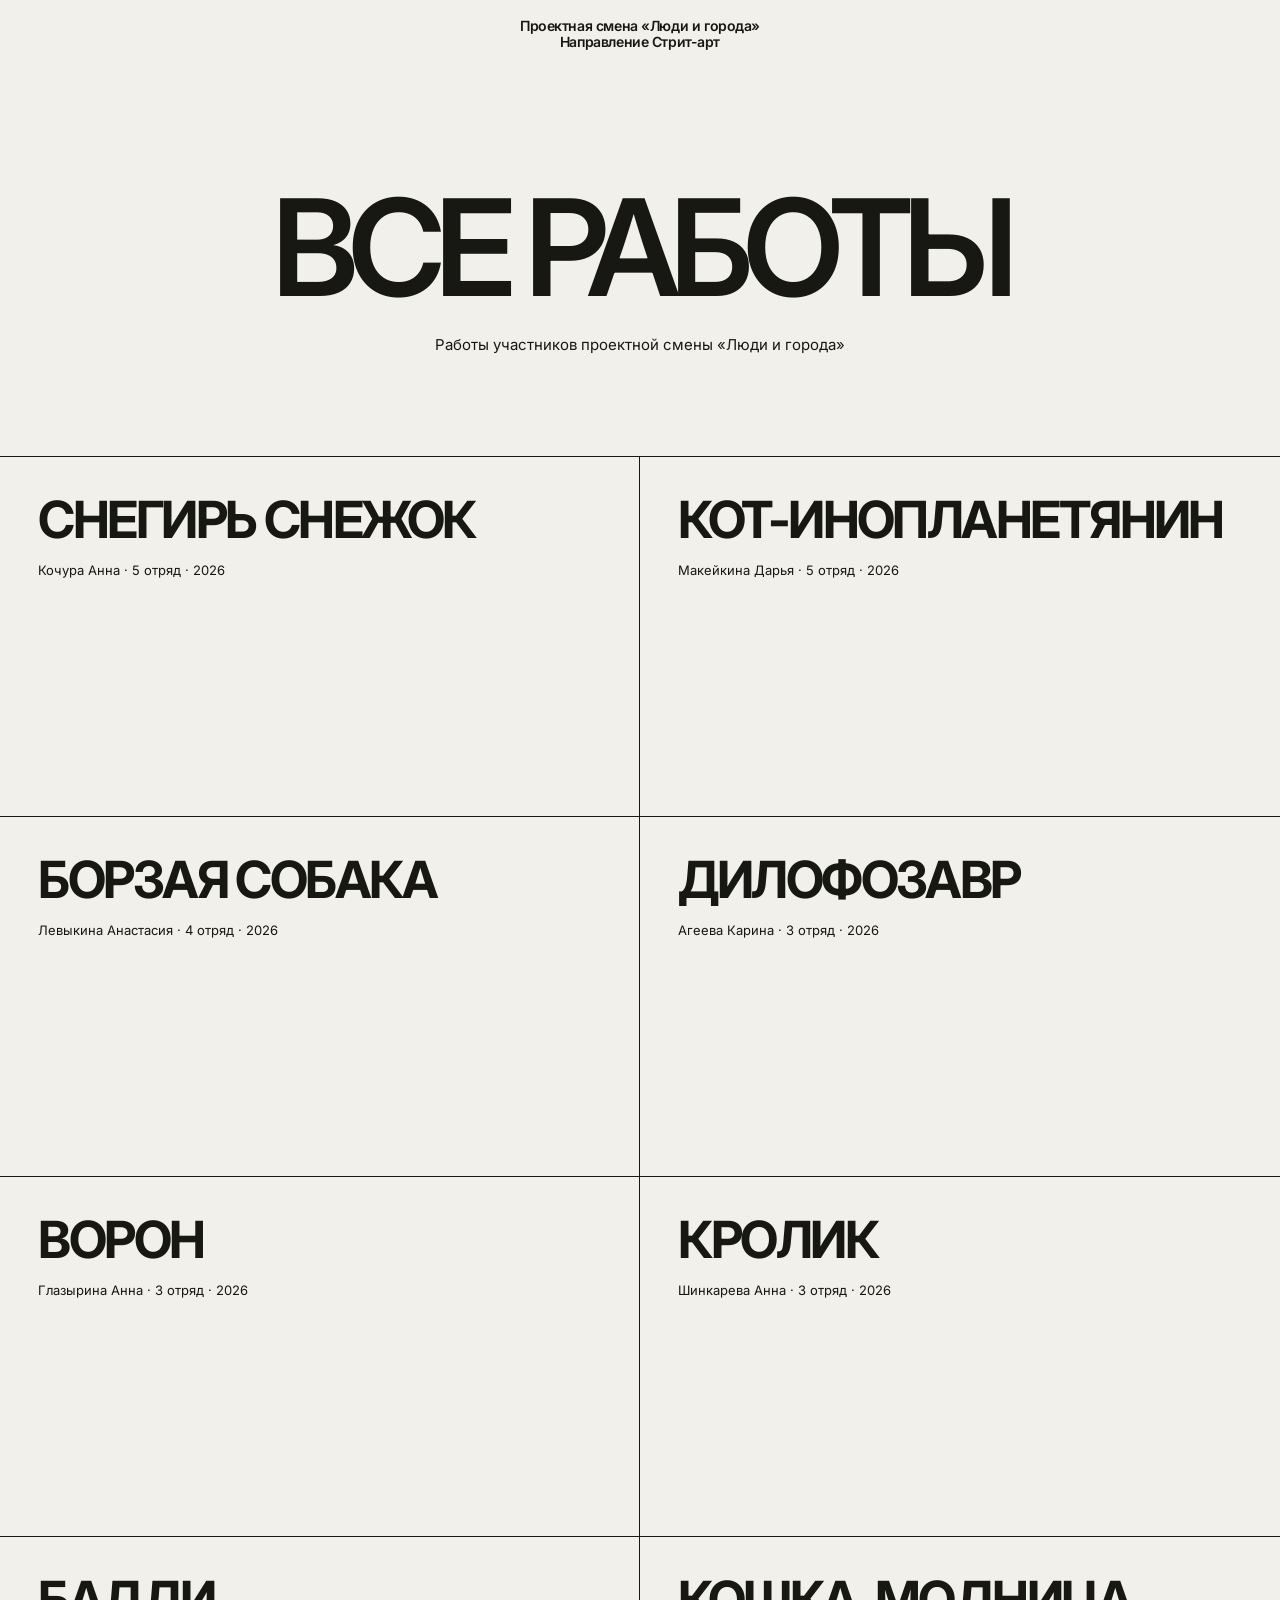
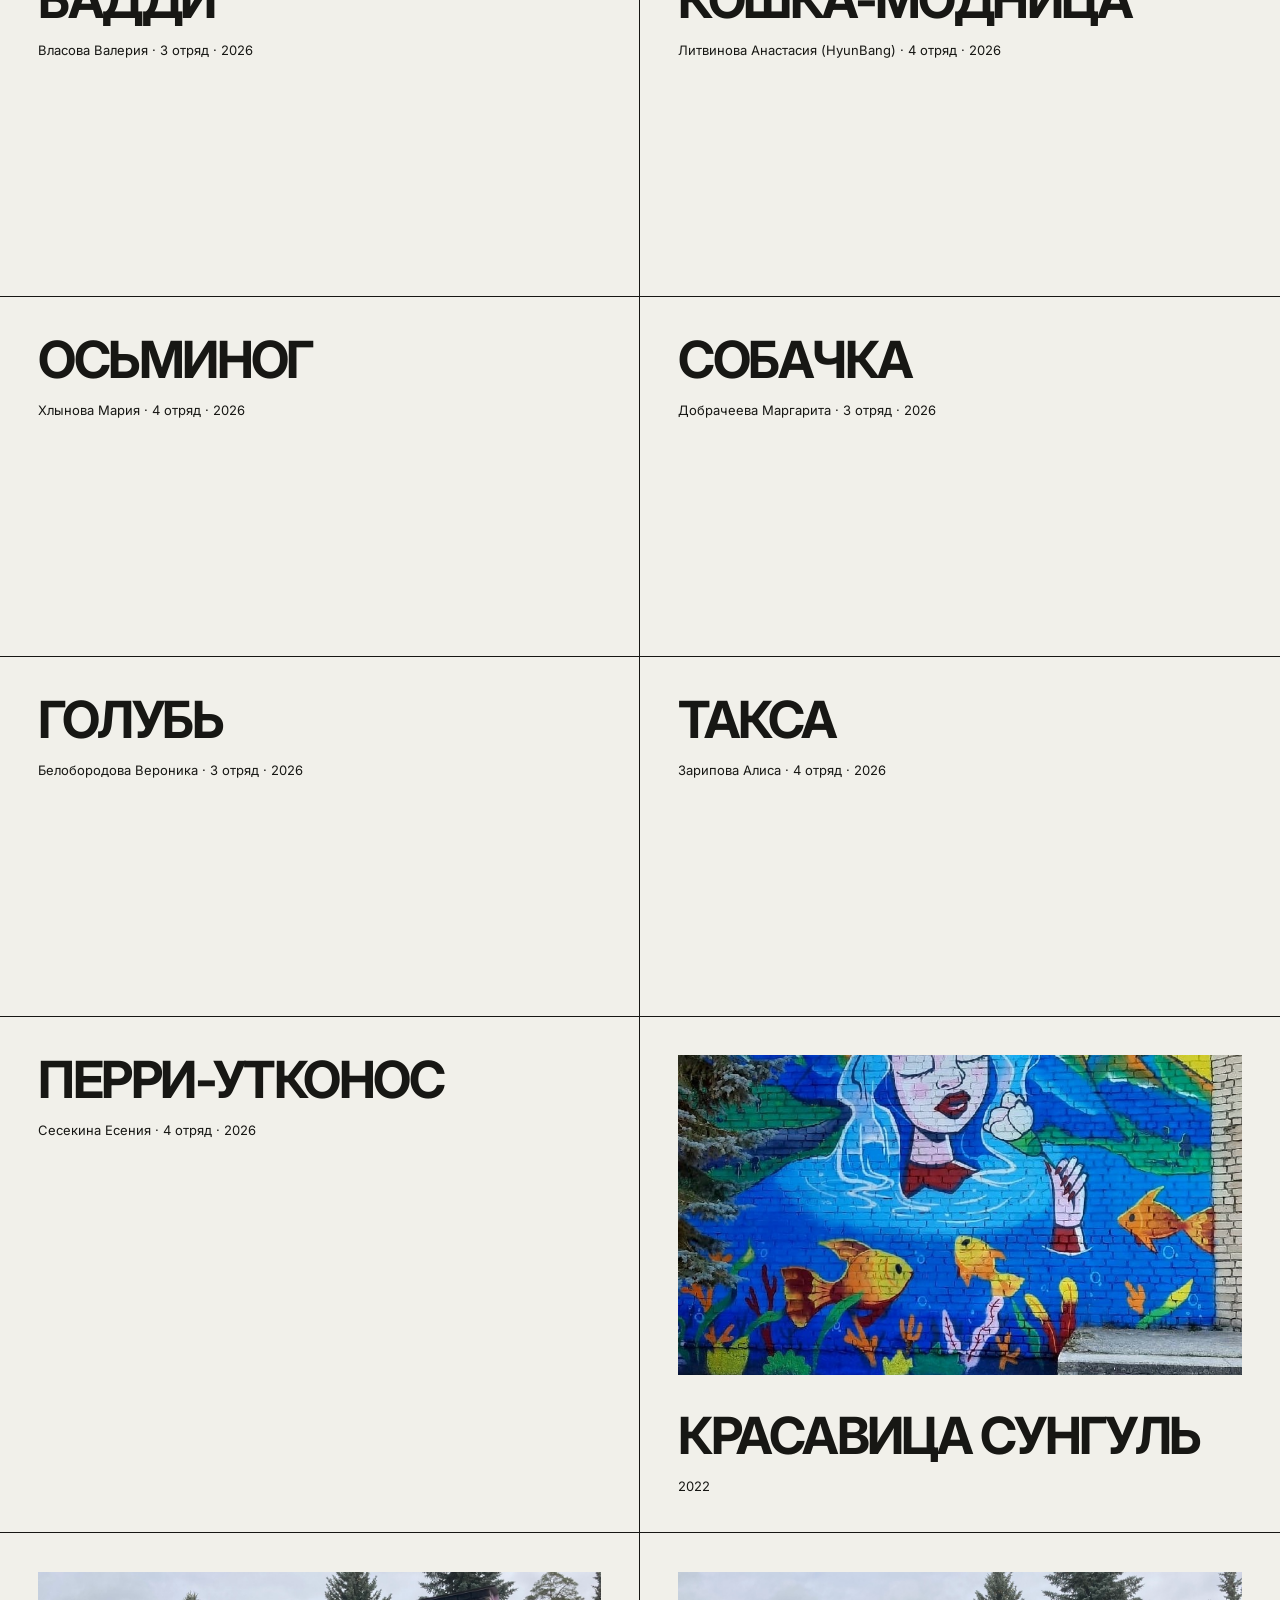
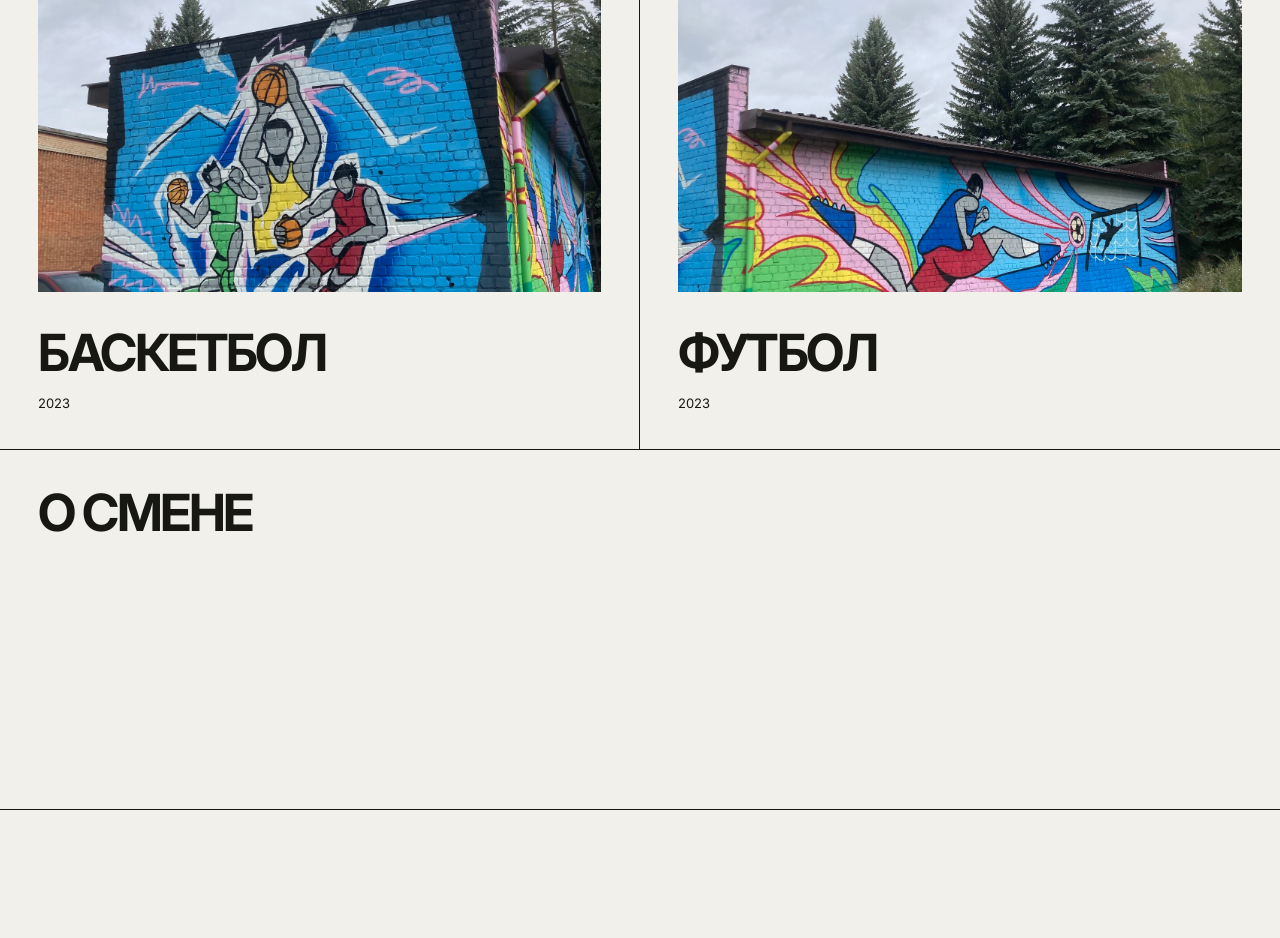
==== commit 8f5f5303: "Add files via upload" ====
--- a/index.html
+++ b/index.html
@@ -1 +1 @@
-<!doctype html><html lang="ru"><head><meta charset="utf-8"><meta name="viewport" content="width=device-width,initial-scale=1"><meta name="description" content="Все работы — проектная смена Люди и города"><title>Все работы — Люди и города</title><link rel="preconnect" href="https://fonts.googleapis.com"><link rel="preconnect" href="https://fonts.gstatic.com" crossorigin><link href="https://fonts.googleapis.com/css2?family=Inter:wght@400;500;600;700&display=swap" rel="stylesheet"><link rel="stylesheet" href="styles.css"></head><body><header class="site-header"><a class="brand" href="index.html">Проектная смена «Люди и города»<br>Направление Стрит-арт</a></header><main><section class="catalog-hero"><h1>Все работы</h1><p>Работы участников проектной смены «Люди и города»</p></section><section class="catalog-grid"><a class="catalog-card" href="works/snegir-kot/"><div><h2>Снегирь Снежок</h2><p>Кочура Анна, 5 отряд · 2026</p></div></a><a class="catalog-card" href="works/snegir-kot/"><div><h2>Кот-инопланетянин</h2><p>Макейкина Дарья, 5 отряд · 2026</p></div></a><a class="catalog-card" href="works/sobaka-dinozavr-voron/"><div><h2>Борзая собака</h2><p>Левыкина Анастасия, 4 отряд · 2026</p></div></a><a class="catalog-card" href="works/sobaka-dinozavr-voron/"><div><h2>Дилофозавр</h2><p>Агеева Карина, 3 отряд · 2026</p></div></a><a class="catalog-card" href="works/sobaka-dinozavr-voron/"><div><h2>Ворон</h2><p>Глазырина Анна, 3 отряд · 2026</p></div></a><a class="catalog-card" href="works/krolik/"><div><h2>Кролик</h2><p>Шинкарева Анна, 3 отряд · 2026</p></div></a><a class="catalog-card" href="works/zhivotnye/"><div><h2>Бадди</h2><p>Власова Валерия, 3 отряд · 2026</p></div></a><a class="catalog-card" href="works/zhivotnye/"><div><h2>Кошка-модница</h2><p>Литвинова Анастасия (HyunBang), 4 отряд · 2026</p></div></a><a class="catalog-card" href="works/zhivotnye/"><div><h2>Осьминог</h2><p>Хлынова Мария, 4 отряд · 2026</p></div></a><a class="catalog-card" href="works/zhivotnye/"><div><h2>Собачка</h2><p>Добрачеева Маргарита, 3 отряд · 2026</p></div></a><a class="catalog-card" href="works/zhivotnye/"><div><h2>Голубь</h2><p>Белобородова Вероника, 3 отряд · 2026</p></div></a><a class="catalog-card" href="works/zhivotnye/"><div><h2>Такса</h2><p>Зарипова Алиса, 4 отряд · 2026</p></div></a><a class="catalog-card" href="works/perri-utkonos/"><div><h2>Перри-утконос</h2><p>Сесекина Есения, 4 отряд · 2026</p></div></a><a class="catalog-card" href="works/krasavitsa-sungul/"><img src="images/2022/main.jpg" alt="" loading="lazy"><div><h2>Красавица Сунгуль</h2><p>2022</p></div></a><a class="catalog-card" href="works/basketbol/"><img src="images/2023-01/main.jpg" alt="" loading="lazy"><div><h2>Баскетбол</h2><p>2023</p></div></a><a class="catalog-card" href="works/futbol/"><img src="images/2023-02/main.jpg" alt="" loading="lazy"><div><h2>Футбол</h2><p>2023</p></div></a><a class="catalog-card about-card" href="https://vk.ru/club205720935"><div><h2>О смене</h2></div></a></section></main></body></html>+<!doctype html><html lang="ru"><head><meta charset="utf-8"><meta name="viewport" content="width=device-width,initial-scale=1"><meta name="description" content="Все работы — проектная смена Люди и города"><title>Все работы — Люди и города</title><link rel="preconnect" href="https://fonts.googleapis.com"><link rel="preconnect" href="https://fonts.gstatic.com" crossorigin><link href="https://fonts.googleapis.com/css2?family=Inter:wght@400;500;600;700&display=swap" rel="stylesheet"><link rel="stylesheet" href="styles.css"></head><body><header class="site-header"><a class="brand" href="index.html">Проектная смена «Люди и города»<br>Направление Стрит-арт</a></header><main><section class="catalog-hero"><h1>Все работы</h1><p>Работы участников проектной смены «Люди и города»</p></section><section class="catalog-grid"><a class="catalog-card" href="works/snegir-kot/"><div><h2>Снегирь Снежок</h2><p>Кочура Анна · 5 отряд · 2026</p></div></a><a class="catalog-card" href="works/snegir-kot/"><div><h2>Кот-инопланетянин</h2><p>Макейкина Дарья · 5 отряд · 2026</p></div></a><a class="catalog-card" href="works/sobaka-dinozavr-voron/"><div><h2>Борзая собака</h2><p>Левыкина Анастасия · 4 отряд · 2026</p></div></a><a class="catalog-card" href="works/sobaka-dinozavr-voron/"><div><h2>Дилофозавр</h2><p>Агеева Карина · 3 отряд · 2026</p></div></a><a class="catalog-card" href="works/sobaka-dinozavr-voron/"><div><h2>Ворон</h2><p>Глазырина Анна · 3 отряд · 2026</p></div></a><a class="catalog-card" href="works/krolik/"><div><h2>Кролик</h2><p>Шинкарева Анна · 3 отряд · 2026</p></div></a><a class="catalog-card" href="works/zhivotnye/"><div><h2>Бадди</h2><p>Власова Валерия · 3 отряд · 2026</p></div></a><a class="catalog-card" href="works/zhivotnye/"><div><h2>Кошка-модница</h2><p>Литвинова Анастасия (HyunBang) · 4 отряд · 2026</p></div></a><a class="catalog-card" href="works/zhivotnye/"><div><h2>Осьминог</h2><p>Хлынова Мария · 4 отряд · 2026</p></div></a><a class="catalog-card" href="works/zhivotnye/"><div><h2>Собачка</h2><p>Добрачеева Маргарита · 3 отряд · 2026</p></div></a><a class="catalog-card" href="works/zhivotnye/"><div><h2>Голубь</h2><p>Белобородова Вероника · 3 отряд · 2026</p></div></a><a class="catalog-card" href="works/zhivotnye/"><div><h2>Такса</h2><p>Зарипова Алиса · 4 отряд · 2026</p></div></a><a class="catalog-card" href="works/perri-utkonos/"><div><h2>Перри-утконос</h2><p>Сесекина Есения · 4 отряд · 2026</p></div></a><a class="catalog-card" href="works/krasavitsa-sungul/"><img src="images/2022/main.jpg" alt="" loading="lazy"><div><h2>Красавица Сунгуль</h2><p>2022</p></div></a><a class="catalog-card" href="works/basketbol/"><img src="images/2023-01/main.jpg" alt="" loading="lazy"><div><h2>Баскетбол</h2><p>2023</p></div></a><a class="catalog-card" href="works/futbol/"><img src="images/2023-02/main.jpg" alt="" loading="lazy"><div><h2>Футбол</h2><p>2023</p></div></a><a class="catalog-card about-card" href="https://vk.ru/club205720935"><div><h2>О смене</h2></div></a></section></main></body></html>
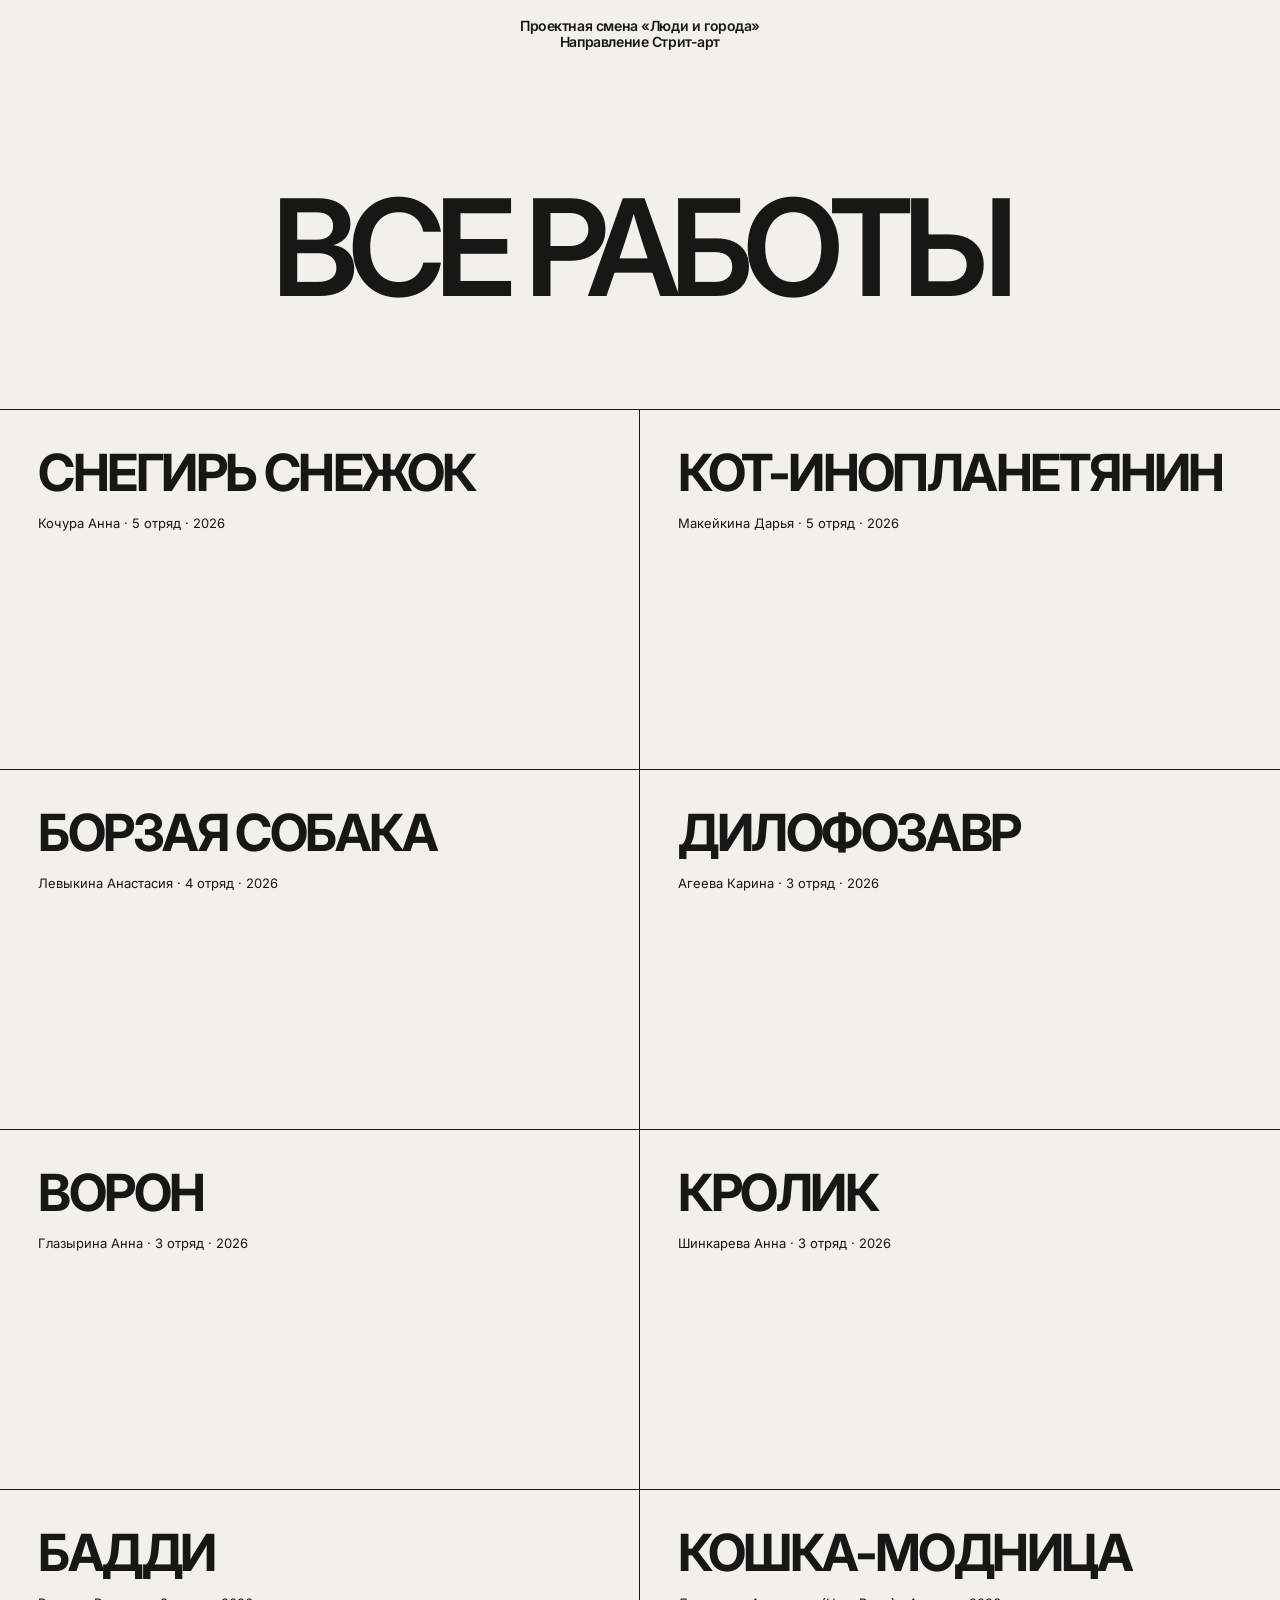
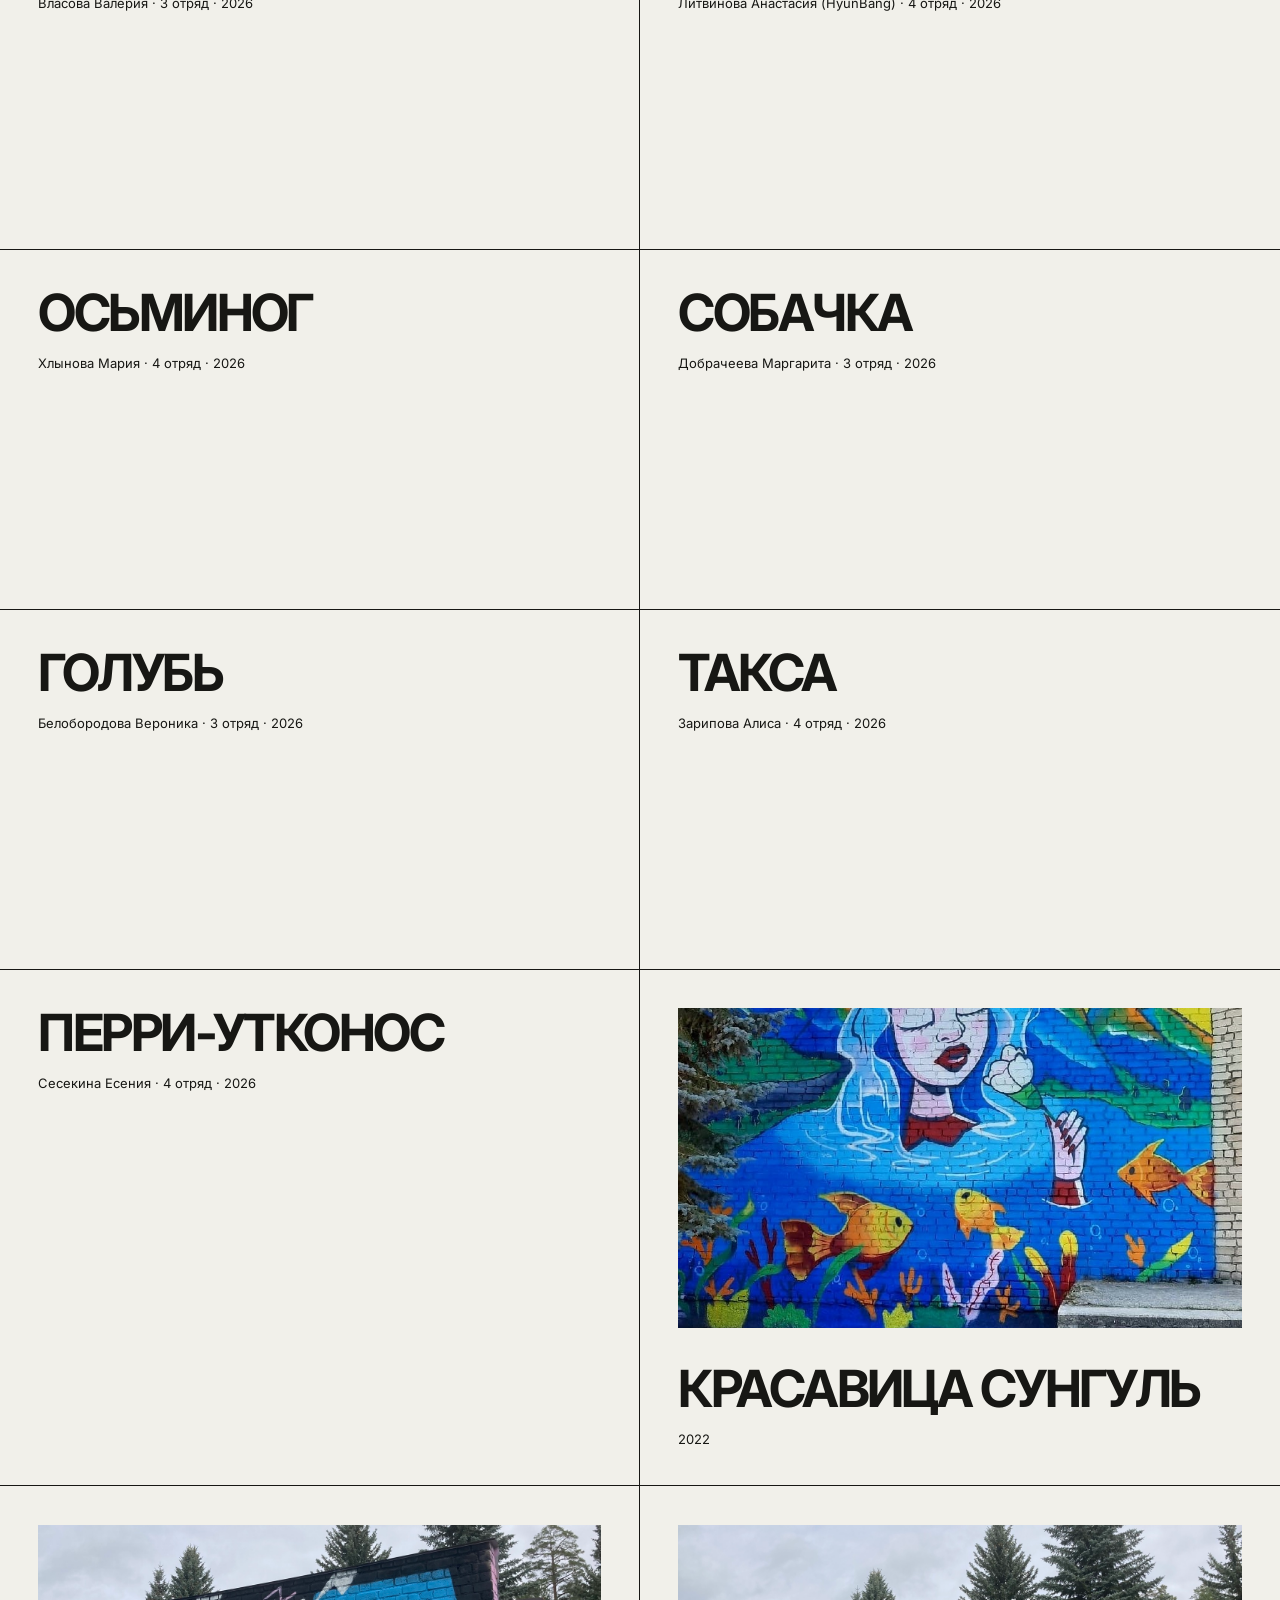
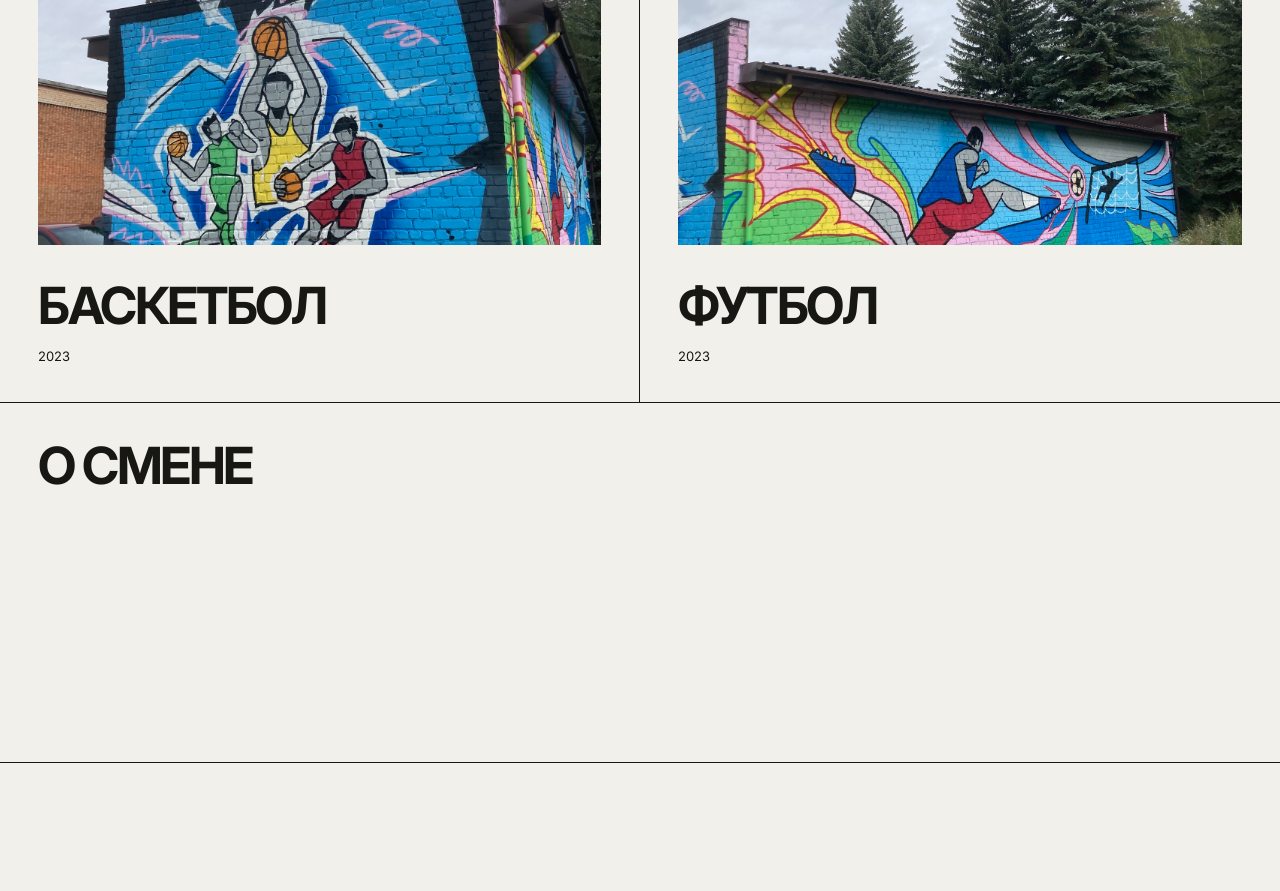
==== commit 99bc68f2: "Add files via upload" ====
--- a/index.html
+++ b/index.html
@@ -1 +1 @@
-<!doctype html><html lang="ru"><head><meta charset="utf-8"><meta name="viewport" content="width=device-width,initial-scale=1"><meta name="description" content="Все работы — проектная смена Люди и города"><title>Все работы — Люди и города</title><link rel="preconnect" href="https://fonts.googleapis.com"><link rel="preconnect" href="https://fonts.gstatic.com" crossorigin><link href="https://fonts.googleapis.com/css2?family=Inter:wght@400;500;600;700&display=swap" rel="stylesheet"><link rel="stylesheet" href="styles.css"></head><body><header class="site-header"><a class="brand" href="index.html">Проектная смена «Люди и города»<br>Направление Стрит-арт</a></header><main><section class="catalog-hero"><h1>Все работы</h1><p>Работы участников проектной смены «Люди и города»</p></section><section class="catalog-grid"><a class="catalog-card" href="works/snegir-kot/"><div><h2>Снегирь Снежок</h2><p>Кочура Анна · 5 отряд · 2026</p></div></a><a class="catalog-card" href="works/snegir-kot/"><div><h2>Кот-инопланетянин</h2><p>Макейкина Дарья · 5 отряд · 2026</p></div></a><a class="catalog-card" href="works/sobaka-dinozavr-voron/"><div><h2>Борзая собака</h2><p>Левыкина Анастасия · 4 отряд · 2026</p></div></a><a class="catalog-card" href="works/sobaka-dinozavr-voron/"><div><h2>Дилофозавр</h2><p>Агеева Карина · 3 отряд · 2026</p></div></a><a class="catalog-card" href="works/sobaka-dinozavr-voron/"><div><h2>Ворон</h2><p>Глазырина Анна · 3 отряд · 2026</p></div></a><a class="catalog-card" href="works/krolik/"><div><h2>Кролик</h2><p>Шинкарева Анна · 3 отряд · 2026</p></div></a><a class="catalog-card" href="works/zhivotnye/"><div><h2>Бадди</h2><p>Власова Валерия · 3 отряд · 2026</p></div></a><a class="catalog-card" href="works/zhivotnye/"><div><h2>Кошка-модница</h2><p>Литвинова Анастасия (HyunBang) · 4 отряд · 2026</p></div></a><a class="catalog-card" href="works/zhivotnye/"><div><h2>Осьминог</h2><p>Хлынова Мария · 4 отряд · 2026</p></div></a><a class="catalog-card" href="works/zhivotnye/"><div><h2>Собачка</h2><p>Добрачеева Маргарита · 3 отряд · 2026</p></div></a><a class="catalog-card" href="works/zhivotnye/"><div><h2>Голубь</h2><p>Белобородова Вероника · 3 отряд · 2026</p></div></a><a class="catalog-card" href="works/zhivotnye/"><div><h2>Такса</h2><p>Зарипова Алиса · 4 отряд · 2026</p></div></a><a class="catalog-card" href="works/perri-utkonos/"><div><h2>Перри-утконос</h2><p>Сесекина Есения · 4 отряд · 2026</p></div></a><a class="catalog-card" href="works/krasavitsa-sungul/"><img src="images/2022/main.jpg" alt="" loading="lazy"><div><h2>Красавица Сунгуль</h2><p>2022</p></div></a><a class="catalog-card" href="works/basketbol/"><img src="images/2023-01/main.jpg" alt="" loading="lazy"><div><h2>Баскетбол</h2><p>2023</p></div></a><a class="catalog-card" href="works/futbol/"><img src="images/2023-02/main.jpg" alt="" loading="lazy"><div><h2>Футбол</h2><p>2023</p></div></a><a class="catalog-card about-card" href="https://vk.ru/club205720935"><div><h2>О смене</h2></div></a></section></main></body></html>+<!doctype html><html lang="ru"><head><meta charset="utf-8"><meta name="viewport" content="width=device-width,initial-scale=1"><meta name="description" content="Все работы — проектная смена Люди и города"><title>Все работы — Люди и города</title><link rel="preconnect" href="https://fonts.googleapis.com"><link rel="preconnect" href="https://fonts.gstatic.com" crossorigin><link href="https://fonts.googleapis.com/css2?family=Inter:wght@400;500;600;700&display=swap" rel="stylesheet"><link rel="stylesheet" href="styles.css"></head><body><header class="site-header"><a class="brand" href="index.html">Проектная смена «Люди и города»<br>Направление Стрит-арт</a></header><main><section class="catalog-hero"><h1>Все работы</h1></section><section class="catalog-grid"><a class="catalog-card" href="works/snegir-kot/"><div><h2>Снегирь Снежок</h2><p>Кочура Анна · 5 отряд · 2026</p></div></a><a class="catalog-card" href="works/snegir-kot/"><div><h2>Кот-инопланетянин</h2><p>Макейкина Дарья · 5 отряд · 2026</p></div></a><a class="catalog-card" href="works/sobaka-dinozavr-voron/"><div><h2>Борзая собака</h2><p>Левыкина Анастасия · 4 отряд · 2026</p></div></a><a class="catalog-card" href="works/sobaka-dinozavr-voron/"><div><h2>Дилофозавр</h2><p>Агеева Карина · 3 отряд · 2026</p></div></a><a class="catalog-card" href="works/sobaka-dinozavr-voron/"><div><h2>Ворон</h2><p>Глазырина Анна · 3 отряд · 2026</p></div></a><a class="catalog-card" href="works/krolik/"><div><h2>Кролик</h2><p>Шинкарева Анна · 3 отряд · 2026</p></div></a><a class="catalog-card" href="works/zhivotnye/"><div><h2>Бадди</h2><p>Власова Валерия · 3 отряд · 2026</p></div></a><a class="catalog-card" href="works/zhivotnye/"><div><h2>Кошка-модница</h2><p>Литвинова Анастасия (HyunBang) · 4 отряд · 2026</p></div></a><a class="catalog-card" href="works/zhivotnye/"><div><h2>Осьминог</h2><p>Хлынова Мария · 4 отряд · 2026</p></div></a><a class="catalog-card" href="works/zhivotnye/"><div><h2>Собачка</h2><p>Добрачеева Маргарита · 3 отряд · 2026</p></div></a><a class="catalog-card" href="works/zhivotnye/"><div><h2>Голубь</h2><p>Белобородова Вероника · 3 отряд · 2026</p></div></a><a class="catalog-card" href="works/zhivotnye/"><div><h2>Такса</h2><p>Зарипова Алиса · 4 отряд · 2026</p></div></a><a class="catalog-card" href="works/perri-utkonos/"><div><h2>Перри-утконос</h2><p>Сесекина Есения · 4 отряд · 2026</p></div></a><a class="catalog-card" href="works/krasavitsa-sungul/"><img src="images/2022/main.jpg" alt="" loading="lazy"><div><h2>Красавица Сунгуль</h2><p>2022</p></div></a><a class="catalog-card" href="works/basketbol/"><img src="images/2023-01/main.jpg" alt="" loading="lazy"><div><h2>Баскетбол</h2><p>2023</p></div></a><a class="catalog-card" href="works/futbol/"><img src="images/2023-02/main.jpg" alt="" loading="lazy"><div><h2>Футбол</h2><p>2023</p></div></a><a class="catalog-card about-card" href="https://vk.ru/club205720935"><div><h2>О смене</h2></div></a></section></main></body></html>
